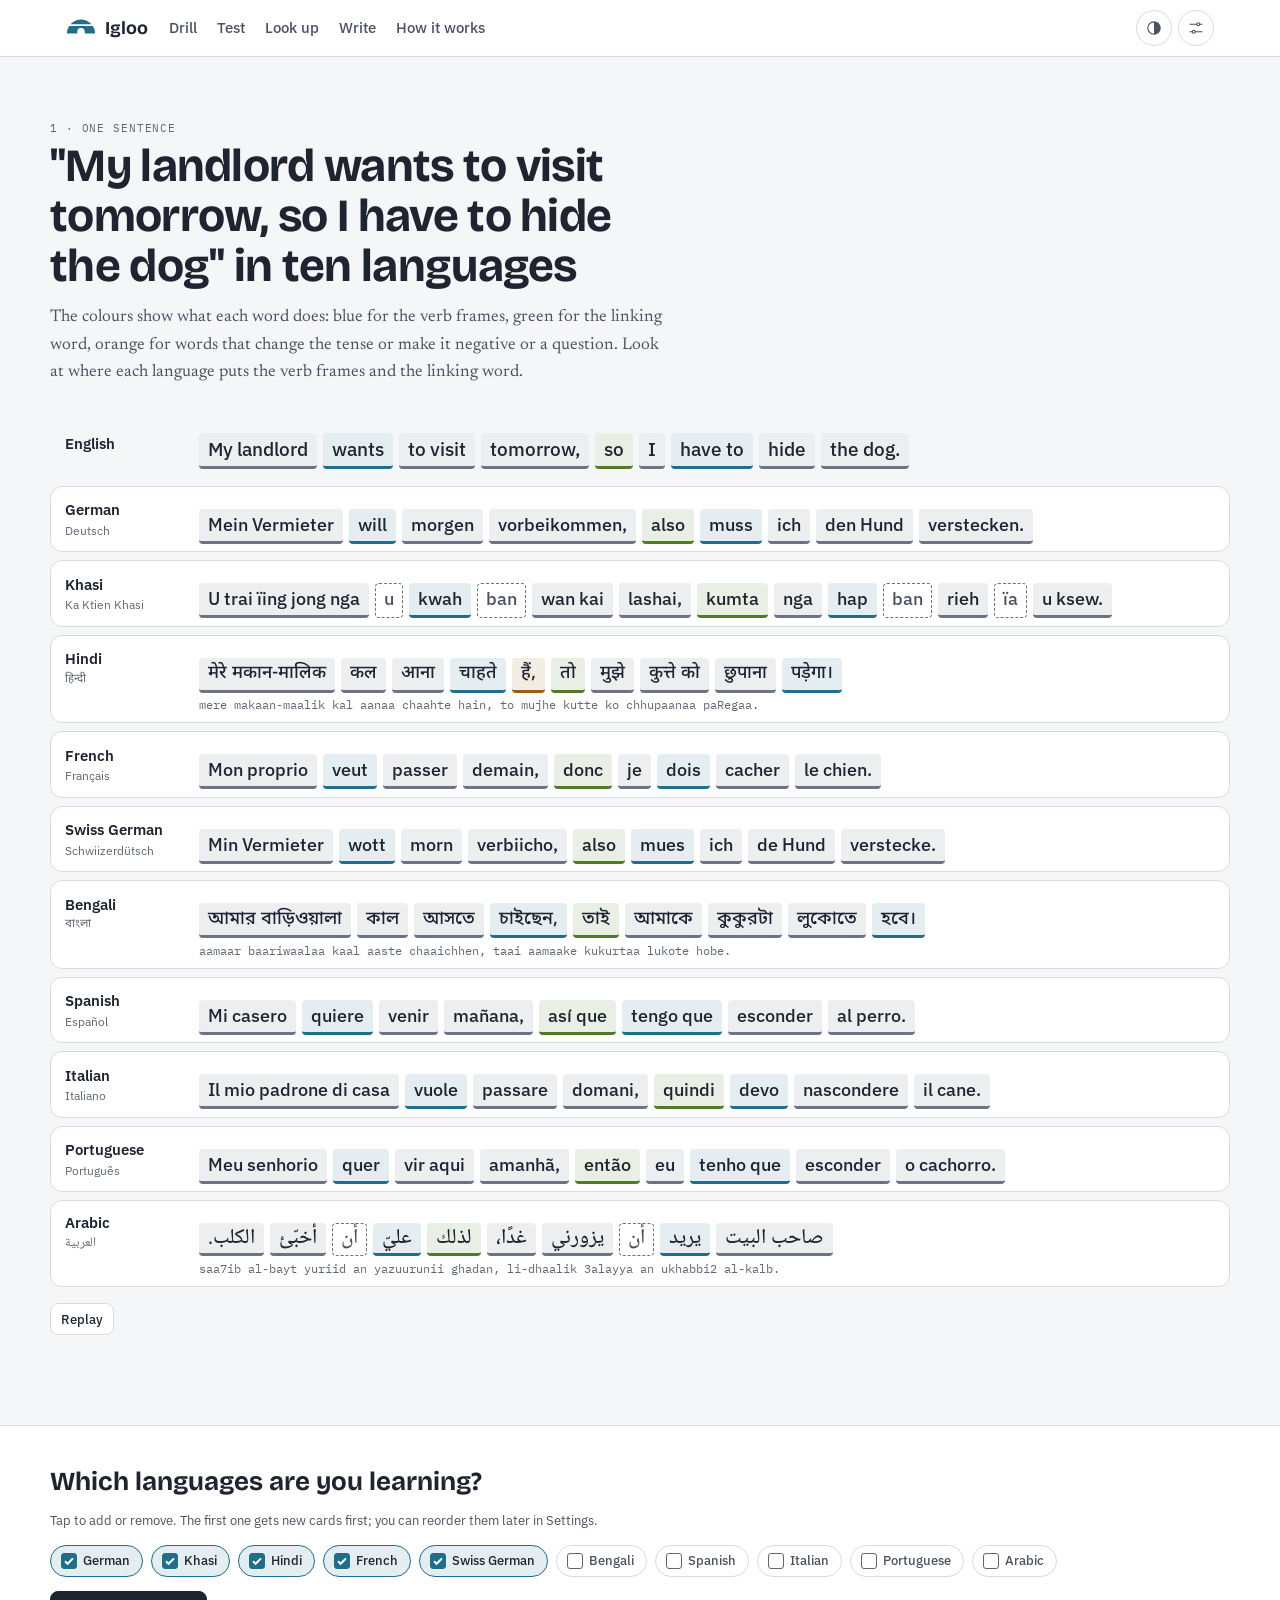
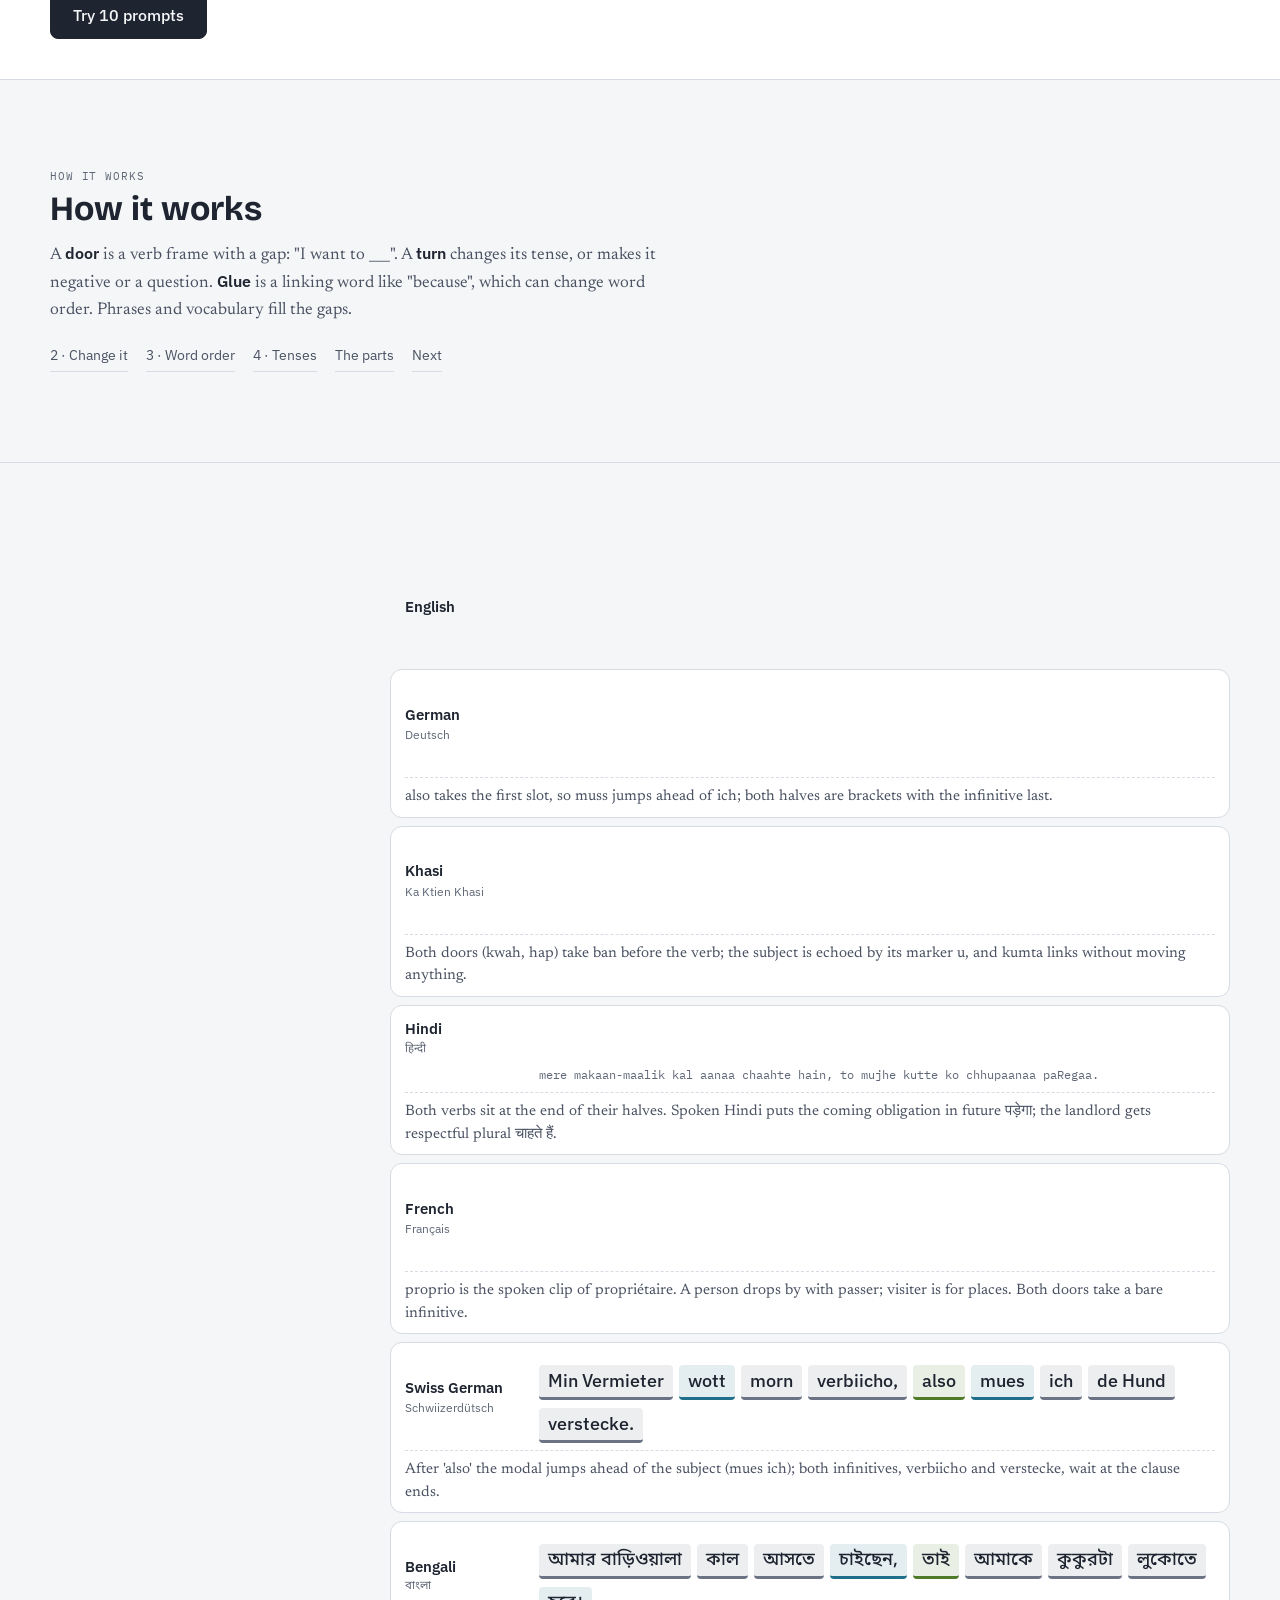
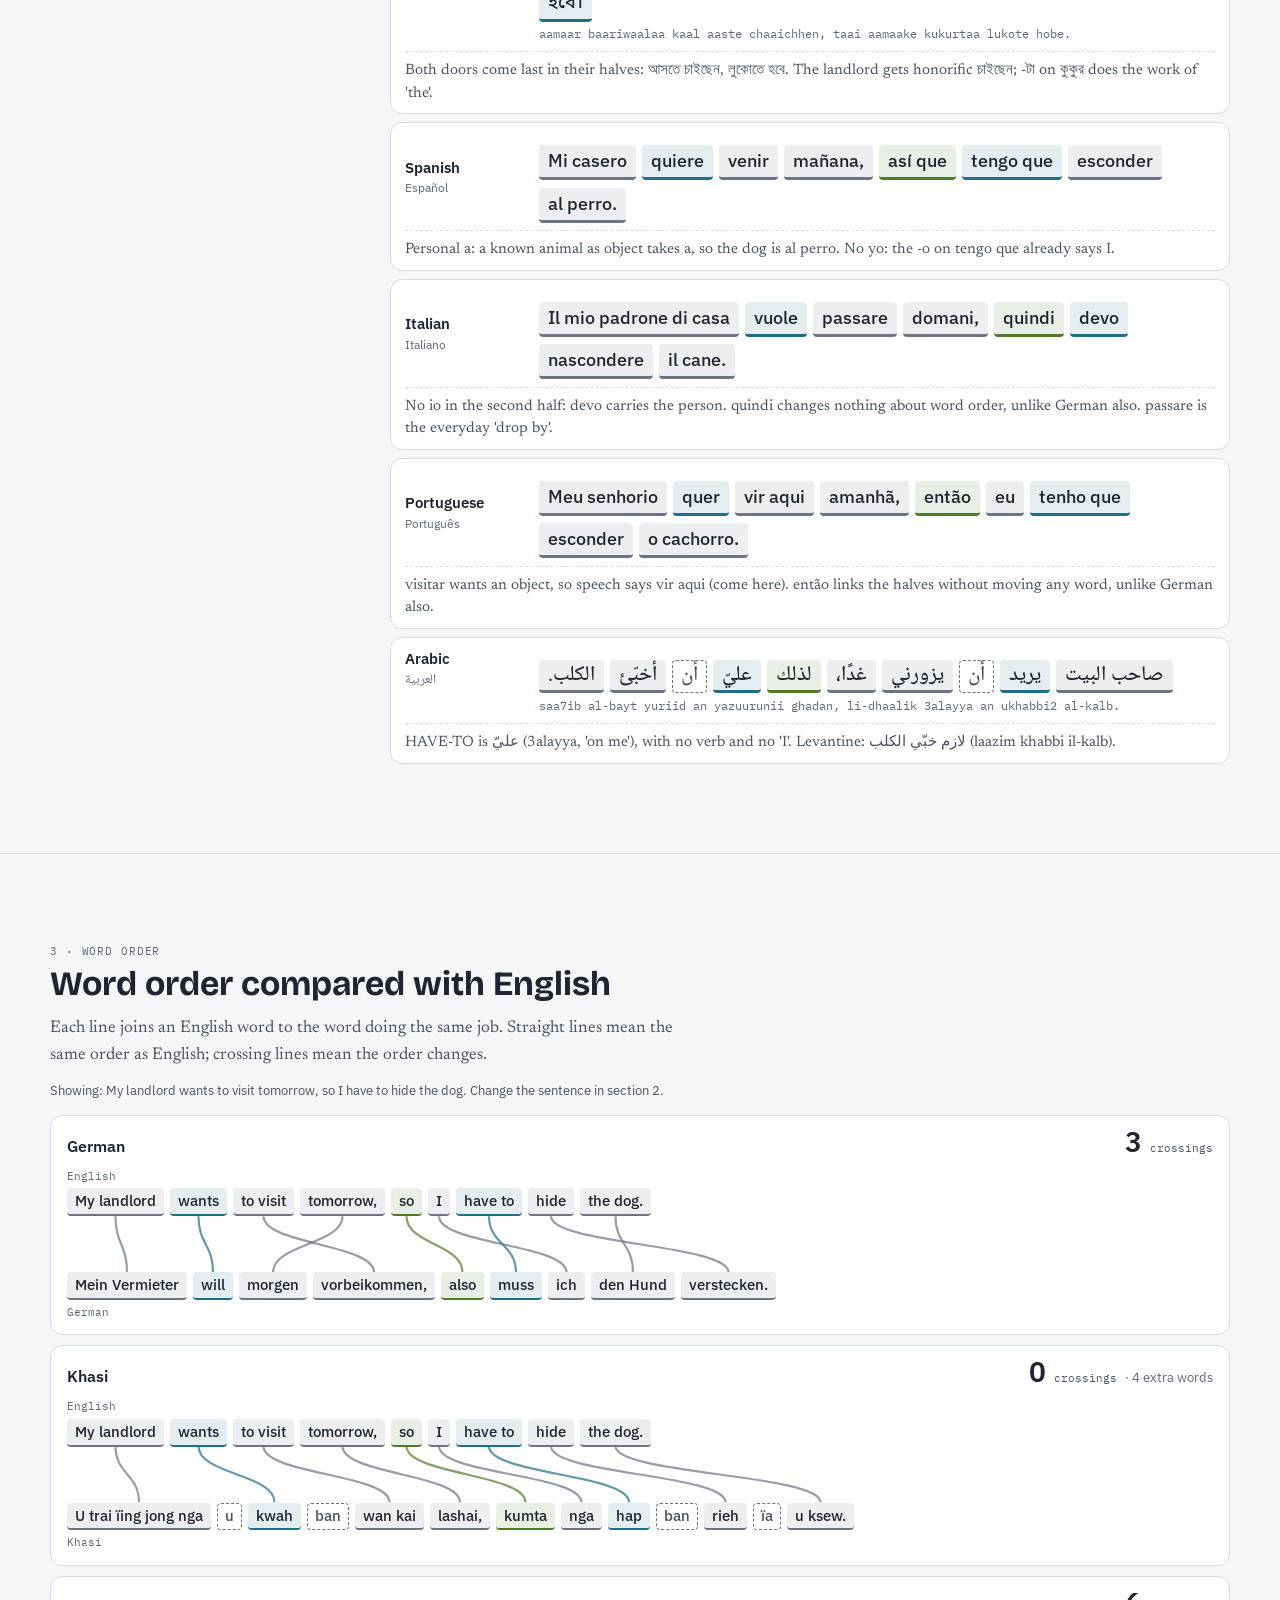
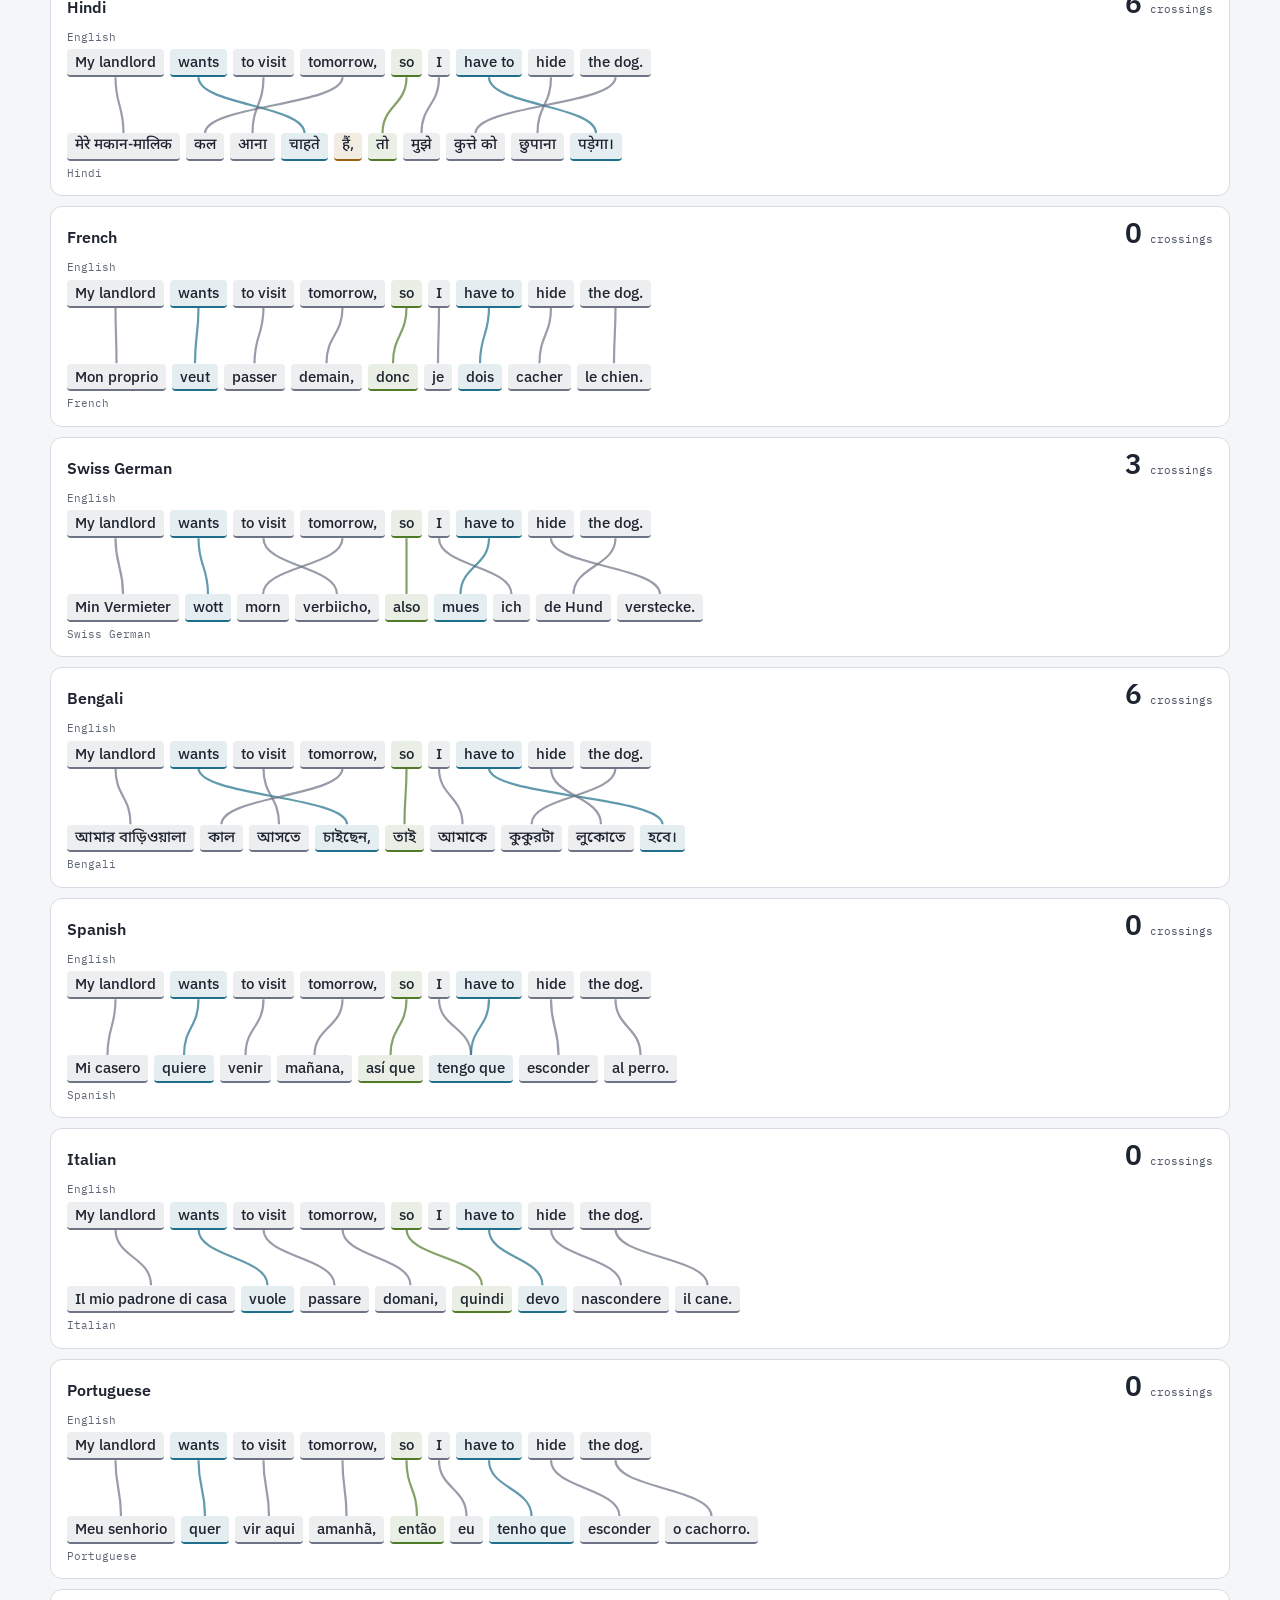
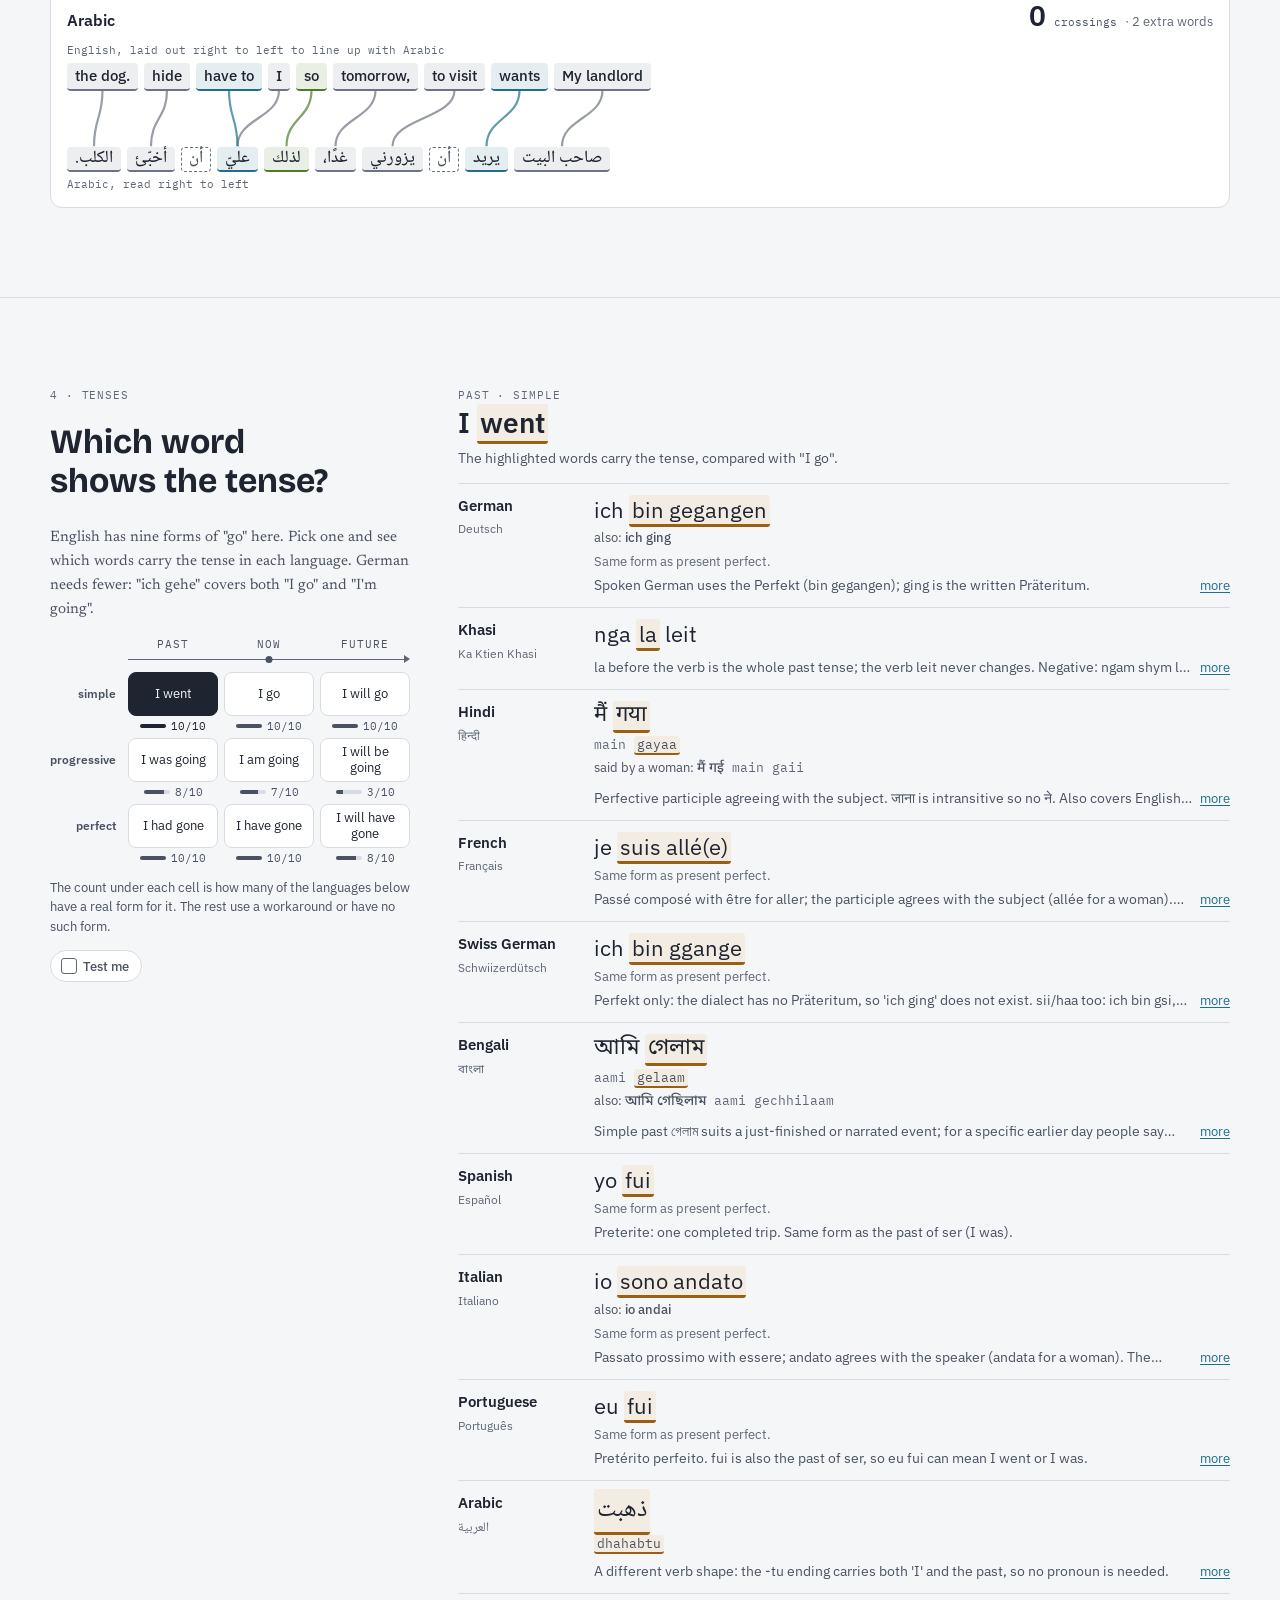
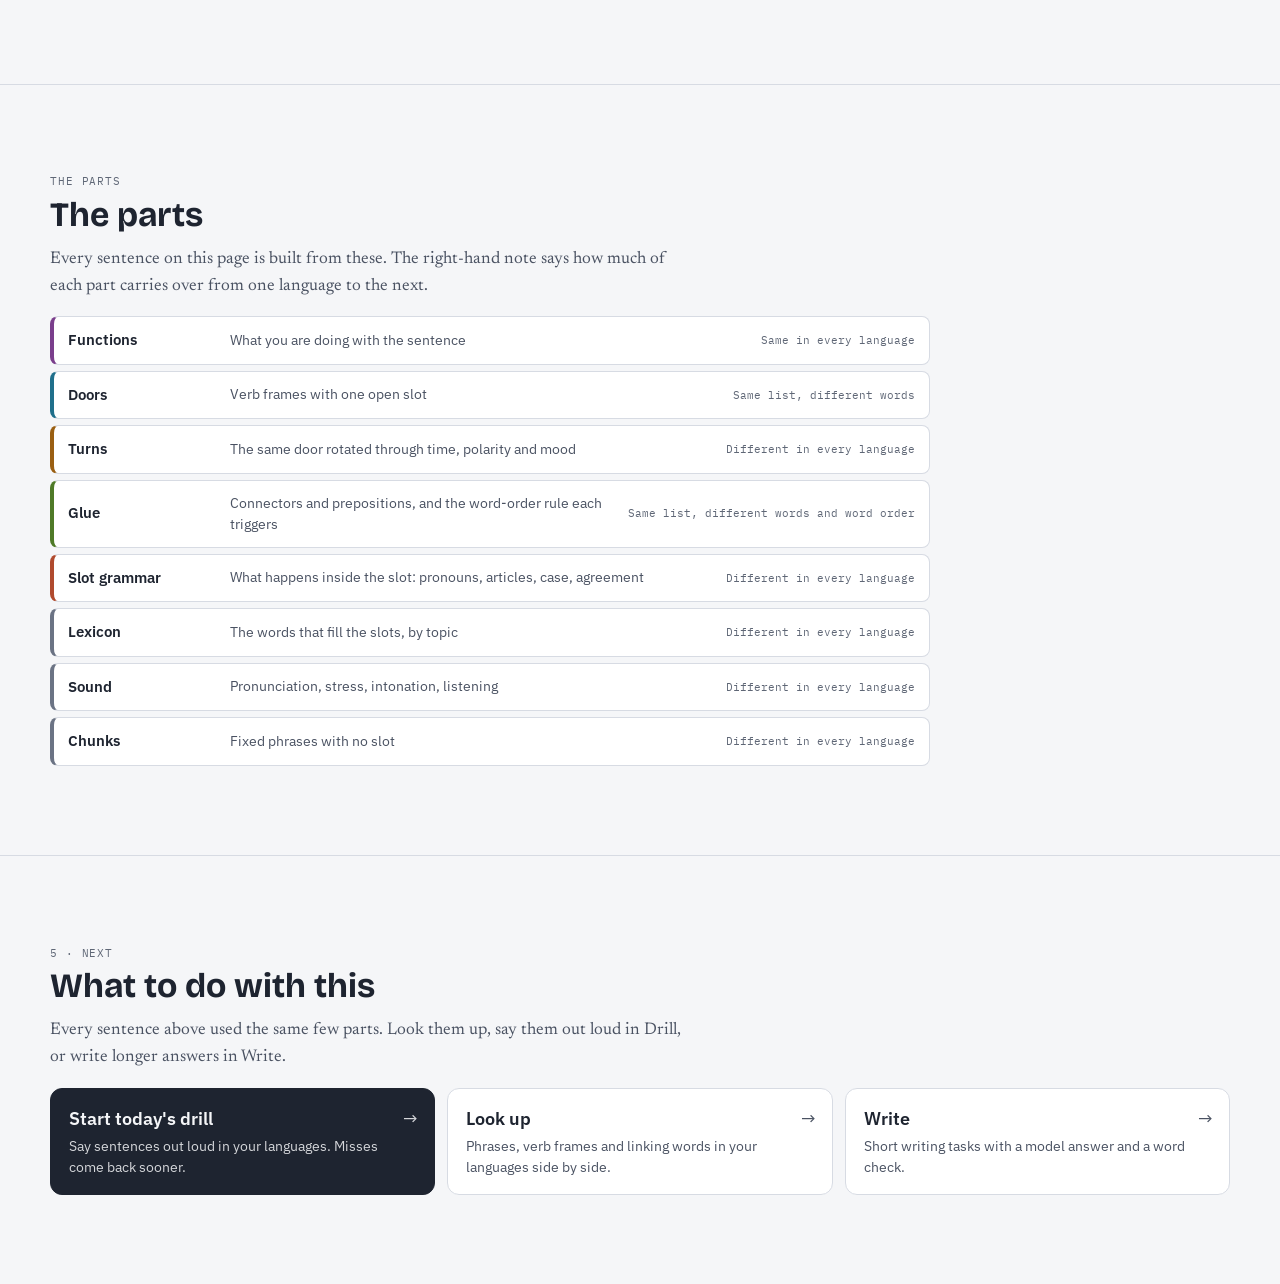
==== index.html @ 6cc1418d "B1: exam words (runtime read of b1-exam vocab.json with its token, 10-min cache + ETag, B1-list or 2" ====
<!doctype html>
<html lang="en">
<head>
<meta charset="utf-8">
<script>
/* Old bookmarks such as index.html#drill/B1/german belong to the app, which now lives at app.html. */
(function () {
  var m = location.hash.match(/^#\/?(reference|chunks|drill|test|practice|framework|lookup|write|how)\b/);
  if (!m) return;
  if (m[1] === 'framework' || m[1] === 'how') { history.replaceState(null, '', '#how'); return; }
  location.replace('app.html' + location.hash);
})();
/* Apply the saved theme before first paint. */
(function () { try { var p = JSON.parse(localStorage.getItem('doors.prefs.v2')) || {}; document.documentElement.dataset.theme = p.theme || (matchMedia('(prefers-color-scheme: dark)').matches ? 'dark' : 'light'); } catch (e) {} })();
</script>
<meta name="viewport" content="width=device-width, initial-scale=1, viewport-fit=cover">
<title>Igloo</title>
<meta name="description" content="See the same sentence in ten languages and how each one builds it.">
<link rel="preconnect" href="https://fonts.googleapis.com">
<link rel="preconnect" href="https://fonts.gstatic.com" crossorigin>
<link rel="stylesheet" href="https://fonts.googleapis.com/css2?family=Bricolage+Grotesque:opsz,wght@12..96,600;12..96,700&family=IBM+Plex+Sans:wght@400;500;600&family=IBM+Plex+Mono:wght@400;500&family=Newsreader:ital,opsz,wght@0,6..72,400;1,6..72,400&family=Noto+Sans+Devanagari:wght@400;500&family=Noto+Sans+Bengali:wght@400;500&family=Noto+Naskh+Arabic:wght@400;500&display=swap">
<link rel="stylesheet" href="tokens.css?v=20261002c">
<link rel="stylesheet" href="home.css?v=20261002c">
<link rel="icon" href="assets/logo.svg" type="image/svg+xml">
<link rel="icon" href="assets/favicon-32.png" sizes="32x32" type="image/png">
<link rel="apple-touch-icon" href="assets/apple-touch-icon.png">
<meta property="og:type" content="website">
<meta property="og:site_name" content="Igloo">
<meta property="og:title" content="Igloo">
<meta property="og:description" content="See the same sentence in ten languages and how each one builds it.">
<meta property="og:url" content="https://pakrasi.github.io/language-doors/">
<meta property="og:image" content="https://pakrasi.github.io/language-doors/assets/og-image.png">
<meta property="og:image:width" content="1200">
<meta property="og:image:height" content="630">
<meta property="og:image:alt" content="The Igloo mark and name, with the line: Phrases and grammar across ten languages">
<meta name="twitter:card" content="summary_large_image">
<meta name="twitter:title" content="Igloo">
<meta name="twitter:description" content="See the same sentence in ten languages and how each one builds it.">
<meta name="twitter:image" content="https://pakrasi.github.io/language-doors/assets/og-image.png">
</head>
<body class="home">
<a class="skip" href="#main">Skip to content</a>

<header class="site-bar">
  <div class="bar-inner">
    <a class="brand" href="index.html" aria-label="Igloo, home">
      <svg class="brand-mark" viewBox="0 0 32 32" aria-hidden="true"><path fill="currentColor" d="M4.82 14A15 15 0 0 1 27.18 14ZM1 24A15 15 0 0 1 3.311 16H28.689A15 15 0 0 1 31 24H20V22A4 4 0 0 0 12 22V24Z"/></svg>
      <span class="brand-name">Igloo</span>
    </a>
    <nav class="views" aria-label="Sections">
      <a href="app.html#drill" data-view="drill">Drill</a>
      <a href="app.html#test" data-view="test">Test</a>
      <a href="app.html#lookup" data-view="lookup">Look up</a>
      <a href="app.html#write" data-view="write">Write</a>
      <a href="index.html#how" data-view="how">How it works</a>
    </nav>
    <div class="bar-pick" id="bar-pick"></div>
    <div class="bar-tools">
      <button id="theme-btn" class="icon-btn" type="button" aria-label="Dark mode" aria-pressed="false"></button>
      <button id="settings-btn" class="icon-btn" type="button" aria-label="Settings" aria-haspopup="dialog"></button>
    </div>
  </div>
  <div class="scroll-line" id="scroll-line" aria-hidden="true"><i></i></div>
</header>

<main id="main">
  <!-- 1 -->
  <section class="act act-one" id="one" aria-labelledby="one-title">
    <div class="act-inner">
      <p class="eyebrow">1 · One sentence</p>
      <h1 class="display" id="one-title">One sentence in ten languages</h1>
      <p class="prose">The colours show what each word does: blue for the verb frames, green for the linking word, orange for words that change the tense or make it negative or a question. Look at where each language puts the verb frames and the linking word.</p>
      <div class="one-stage" id="one-stage"></div>
      <div class="one-foot"><button class="btn small-btn" id="one-replay" type="button">Replay</button></div>
    </div>
  </section>

  <!-- First visit: choose languages and try a few cards -->
  <section class="first-run" id="first-run" hidden aria-labelledby="first-title"></section>

  <!-- How it works -->
  <section class="how" id="how" aria-labelledby="how-title">
    <div class="act-inner">
      <p class="eyebrow">How it works</p>
      <h2 class="act-title" id="how-title">How it works</h2>
      <p class="prose">A <b>door</b> is a verb frame with a gap: "I want to ___". A <b>turn</b> changes its tense, or makes it negative or a question. <b>Glue</b> is a linking word like "because", which can change word order. Phrases and vocabulary fill the gaps.</p>
      <nav class="contents" aria-label="On this page">
        <a href="#machine">2 · Change it</a><a href="#rivers">3 · Word order</a><a href="#time">4 · Tenses</a><a href="#parts">The parts</a><a href="#next">Next</a>
      </nav>
    </div>
  </section>

  <!-- 2 -->
  <section class="act machine" id="machine" aria-labelledby="machine-title">
    <div class="act-inner m-grid">
      <div class="act-side">
        <div class="m-head">
          <p class="eyebrow">2 · Change it</p>
          <h2 class="act-title" id="machine-title">Change the sentence</h2>
          <p class="prose">Pick a sentence, then put it in the past, make it negative, or turn it into a question. Every language updates at the same time, so you can see which words move.</p>
        </div>
        <div class="m-ctl" id="m-ctl">
          <div class="ctl-label" id="lbl-sentence">Sentence</div>
          <div class="m-chips" id="meaning-chips" role="group" aria-labelledby="lbl-sentence"></div>
          <div class="ctl-label" id="lbl-change">Change</div>
          <div class="seg" id="variant-seg" role="group" aria-labelledby="lbl-change"></div>
          <p class="ctl-hint" id="variant-hint"></p>
        </div>
        <div class="m-extra">
          <div class="ctl-label">Building blocks</div>
          <div class="recipe" id="recipe"></div>
          <p class="small muted">Tap or hover a word to highlight its match in each language. Dashed words have no English match.</p>
          <div class="legend" id="legend"></div>
          <p class="hover-cap" id="hover-cap" aria-live="polite">Tap a word</p>
        </div>
      </div>
      <div class="m-rows" id="machine-stage"></div>
    </div>
  </section>

  <!-- 3 -->
  <section class="act rivers" id="rivers" aria-labelledby="rivers-title">
    <div class="act-inner">
      <p class="eyebrow">3 · Word order</p>
      <h2 class="act-title" id="rivers-title">Word order compared with English</h2>
      <p class="prose">Each line joins an English word to the word doing the same job. Straight lines mean the same order as English; crossing lines mean the order changes.</p>
      <p class="small muted rivers-now" id="rivers-now"></p>
      <div class="rivers-list" id="rivers-stage"></div>
    </div>
  </section>

  <!-- 4 -->
  <section class="act time" id="time" aria-labelledby="time-title">
    <div class="act-inner tp">
      <div class="tp-side">
        <p class="eyebrow">4 · Tenses</p>
        <h2 class="act-title" id="time-title">Which word shows the tense?</h2>
        <p class="prose tp-intro">English has nine forms of "go" here. Pick one and see which words carry the tense in each language. German needs fewer: "ich gehe" covers both "I go" and "I'm going".</p>
        <div class="tp-sticky" id="tp-sticky">
          <div class="tp-grid" id="tp-grid" role="grid" aria-label="Tense table for go: past, present and future by simple, progressive and perfect"></div>
          <div class="tp-now" id="tp-now-phone" aria-hidden="true"></div>
        </div>
        <p class="tp-legend small muted">The count under each cell is how many of the languages below have a real form for it. The rest use a workaround or have no such form.</p>
        <button type="button" class="tog" id="tp-test" aria-pressed="false">Test me</button>
        <p class="small muted" id="tp-test-hint" hidden>Pick a cell, then tap the word you think carries the tense in each language.</p>
      </div>
      <div class="tp-main">
        <div class="tp-head" id="tp-head" aria-live="polite"></div>
        <div class="tp-rows" id="tp-rows"></div>
      </div>
    </div>
  </section>

  <!-- The parts -->
  <section class="act parts" id="parts" aria-labelledby="parts-title">
    <div class="act-inner">
      <p class="eyebrow">The parts</p>
      <h2 class="act-title" id="parts-title">The parts</h2>
      <p class="prose">Every sentence on this page is built from these. The right-hand note says how much of each part carries over from one language to the next.</p>
      <div class="stack" id="stack"></div>
    </div>
  </section>

  <!-- 5 -->
  <section class="act next" id="next" aria-labelledby="next-title">
    <div class="act-inner">
      <p class="eyebrow">5 · Next</p>
      <h2 class="act-title" id="next-title">What to do with this</h2>
      <p class="prose">Every sentence above used the same few parts. Look them up, say them out loud in Drill, or write longer answers in Write.</p>
      <div class="next-cards">
        <a class="next-card primary" href="app.html#drill/start"><b>Start today's drill</b><span>Say sentences out loud in your languages. Misses come back sooner.</span><i aria-hidden="true">→</i></a>
        <a class="next-card" href="app.html#lookup"><b>Look up</b><span>Phrases, verb frames and linking words in your languages side by side.</span><i aria-hidden="true">→</i></a>
        <a class="next-card" href="app.html#write"><b>Write</b><span>Short writing tasks with a model answer and a word check.</span><i aria-hidden="true">→</i></a>
      </div>
    </div>
  </section>
</main>


<script src="site.js?v=20261002c"></script>
<script src="home.js?v=20261002c"></script>
</body>
</html>
---- tokens.css ----
/* Igloo: shared tokens and components for the homepage (index.html) and the app (app.html). */
:root{
  color-scheme:light;
  --bg:#f5f6f8; --surface:#ffffff; --surface-2:#eef0f4; --line:#d7dbe3; --line-soft:#e8ebf0;
  --ink:#1e2430; --ink-2:#4a5262; --ink-3:#5f6776; --on-accent:#ffffff;
  --fn:#7a3e8c; --door:#1f6f8b; --turn:#9a5f12; --glue:#4f7a28; --slot:#b04a2e; --neutral:#6b7384;
  --ok:#2e7d4f; --warn:#9a5f12; --bad:#b04a2e;
  --mix:12%;
  --shadow:0 1px 2px rgba(20,30,50,.06),0 6px 20px rgba(20,30,50,.06);
  --ribbon-op:.7;
  --serif:"Newsreader",Georgia,serif;
  --sans:"IBM Plex Sans",system-ui,sans-serif;
  --display:"Bricolage Grotesque","IBM Plex Sans",system-ui,sans-serif;
  --mono:"IBM Plex Mono",ui-monospace,monospace;
  --r-tile:4px; --r-ctl:8px; --r-card:12px;
  --bar-h:56px;
}
:root[data-theme="dark"]{
  color-scheme:dark;
  --bg:#10141b; --surface:#171c25; --surface-2:#1f2530; --line:#2b3341; --line-soft:#232a36;
  --ink:#e8ebf0; --ink-2:#b4bbc8; --ink-3:#8791a2; --on-accent:#0d1117;
  --fn:#c98ad9; --door:#66bedc; --turn:#e6a852; --glue:#9bc86a; --slot:#e58a6c; --neutral:#8c95a6;
  --ok:#7fd19c; --warn:#e6a852; --bad:#e58a6c;
  --mix:16%;
  --shadow:0 1px 2px rgba(0,0,0,.3),0 6px 20px rgba(0,0,0,.25);
  --ribbon-op:.55;
}
:root{
  --fn-soft:color-mix(in srgb,var(--fn) var(--mix),var(--surface));
  --door-soft:color-mix(in srgb,var(--door) var(--mix),var(--surface));
  --turn-soft:color-mix(in srgb,var(--turn) var(--mix),var(--surface));
  --glue-soft:color-mix(in srgb,var(--glue) var(--mix),var(--surface));
  --slot-soft:color-mix(in srgb,var(--slot) var(--mix),var(--surface));
  --neutral-soft:color-mix(in srgb,var(--neutral) var(--mix),var(--surface));
  --ok-soft:color-mix(in srgb,var(--ok) var(--mix),var(--surface));
  --bad-soft:color-mix(in srgb,var(--bad) var(--mix),var(--surface));
}
@media (max-width:640px){:root{--bar-h:52px}}

*{box-sizing:border-box}
[hidden]{display:none!important}
html{-webkit-text-size-adjust:100%}
html,body{margin:0}
body{background:var(--bg);color:var(--ink);font-family:var(--sans);font-size:15px;line-height:1.5;-webkit-font-smoothing:antialiased;overflow-x:clip}
h1,h2,h3,h4{font-family:var(--display);margin:0;line-height:1.15;text-wrap:balance}
h1{font-size:34px;line-height:1.1;font-weight:700;letter-spacing:-.01em}
h2{font-size:26px;line-height:1.2;font-weight:700}
h3{font-size:20px;line-height:1.25;font-weight:600}
h4{font-size:15px;font-weight:600}
p{margin:0}
a{color:var(--door)}
button,select,input,textarea{font:inherit;color:inherit}
:focus-visible{outline:2px solid var(--door);outline-offset:2px}
.mono{font-family:var(--mono);font-size:12.5px}
.muted{color:var(--ink-2)}
.small{font-size:13px}
.eyebrow{font-family:var(--mono);font-size:11px;line-height:1.3;letter-spacing:.08em;text-transform:uppercase;color:var(--ink-3)}
.prose,.lede{font-family:var(--serif);font-size:17px;line-height:1.6;color:var(--ink-2);max-width:64ch}
.sr-only{position:absolute!important;width:1px;height:1px;padding:0;margin:-1px;overflow:hidden;clip:rect(0 0 0 0);white-space:nowrap;border:0}
.skip{position:absolute;left:-999px;top:0;background:var(--surface);padding:8px;z-index:100}
.skip:focus{left:8px}

/* target-language text */
.t{font-weight:500}
.t[data-script="devanagari"],[data-script="devanagari"] .t{font-family:"Noto Sans Devanagari",var(--sans)}
.t[data-script="devanagari"]{font-size:1.06em}
.t[data-script="bengali"]{font-family:"Noto Sans Bengali",var(--sans);font-size:1.06em}
.t[data-script="arabic"]{font-family:"Noto Naskh Arabic",var(--sans);font-size:1.2em;direction:rtl;unicode-bidi:isolate}
.tr{color:var(--ink-2);font-size:12.5px;font-weight:400}
.gl{color:var(--ink-2);font-size:13px}
.missing{color:var(--ink-3)}

/* layer colours: five hues, everything else neutral */
.l-function{--c:var(--fn);--cs:var(--fn-soft)}
.l-door{--c:var(--door);--cs:var(--door-soft)}
.l-turn{--c:var(--turn);--cs:var(--turn-soft)}
.l-glue{--c:var(--glue);--cs:var(--glue-soft)}
.l-slot{--c:var(--slot);--cs:var(--slot-soft)}
.l-chunk,.l-lexicon,.l-sound,.l-filler{--c:var(--neutral);--cs:var(--neutral-soft)}

/* word tiles (Prism rows, drill breakdown, Write model answer) */
.tile{display:inline-flex;flex-direction:column;align-items:flex-start;gap:1px;padding:5px 9px 4px;border-radius:var(--r-tile);background:var(--neutral-soft);border-bottom:3px solid var(--neutral);font-weight:500;font-size:18px;line-height:1.25;white-space:nowrap;position:relative;color:var(--ink)}
.tile.r-door{background:var(--door-soft);border-bottom-color:var(--door)}
.tile.r-glue{background:var(--glue-soft);border-bottom-color:var(--glue)}
.tile.r-turn{background:var(--turn-soft);border-bottom-color:var(--turn)}
.tile.r-fn{background:var(--fn-soft);border-bottom-color:var(--fn)}
.tile.r-slot{background:var(--slot-soft);border-bottom-color:var(--slot)}
.tile.r-x{background:transparent;border-bottom-color:transparent;outline:1px dashed var(--neutral);outline-offset:-1px;color:var(--ink-2)}
.tile[data-script="devanagari"]{font-family:"Noto Sans Devanagari",var(--sans)}
.tile[data-script="bengali"]{font-family:"Noto Sans Bengali",var(--sans)}
.tile[data-script="arabic"]{font-family:"Noto Naskh Arabic",var(--sans);line-height:1.2}
.tile .role{direction:ltr}
.tile .lb{font-family:var(--mono);font-size:10.5px;font-weight:400;color:var(--ink-3)}
.tiles-row{display:flex;flex-wrap:wrap;gap:6px;align-items:flex-end}
.tiles-row.sm .tile{font-size:14px;padding:3px 7px 2px;border-bottom-width:2px}
.tag{display:inline-block;font-family:var(--mono);font-size:11px;padding:1px 6px;border-radius:var(--r-tile);border:1px solid var(--line);color:var(--ink-2)}
.lvl{display:inline-block;font-family:var(--mono);font-size:11px;padding:1px 6px;border-radius:var(--r-tile);border:1px solid var(--line);color:var(--ink-2)}

/* site bar: the same on every page */
.site-bar{position:sticky;top:0;z-index:30;background:var(--surface);border-bottom:1px solid var(--line);padding-top:env(safe-area-inset-top,0px)}
.bar-inner{max-width:1180px;margin:0 auto;height:var(--bar-h);padding:0 16px;display:flex;align-items:center;gap:20px}
.brand{display:flex;align-items:center;gap:9px;text-decoration:none;color:var(--ink);flex:none;min-height:40px}
.brand-mark{width:30px;height:30px;display:block;flex:none;color:var(--door);transform:translateY(-2px)}
.brand-name{font-family:var(--display);font-weight:700;font-size:18px;white-space:nowrap}
.views{display:flex;gap:18px;align-items:stretch;align-self:stretch}
.views a{display:flex;align-items:center;text-decoration:none;color:var(--ink-2);font-weight:500;font-size:14.5px;white-space:nowrap;border-bottom:2px solid transparent;border-top:2px solid transparent;padding:0 1px}
.views a:hover{color:var(--ink)}
.views a[aria-current="page"]{color:var(--ink);border-bottom-color:var(--ink)}
.bar-pick{margin-left:auto;display:flex;gap:10px;align-items:center}
.bar-tools{display:flex;gap:6px;align-items:center;flex:none}
.bar-pick:empty + .bar-tools{margin-left:auto}
.icon-btn{width:36px;height:36px;border-radius:999px;border:1px solid var(--line);background:var(--surface);cursor:pointer;display:inline-grid;place-items:center;color:var(--ink-2);padding:0}
.icon-btn:hover{background:var(--surface-2);color:var(--ink)}
.icon-btn svg{width:18px;height:18px}
.icon-btn:disabled{opacity:.4;cursor:default}
.pick-row{max-width:1180px;margin:0 auto;padding:10px 16px 0;display:flex;gap:10px;align-items:center;flex-wrap:wrap}
.pick-row:empty{display:none}
.lang-btn{display:inline-flex;align-items:center;gap:8px;min-height:36px;padding:0 12px;border:1px solid var(--line);border-radius:var(--r-ctl);background:var(--surface);cursor:pointer;font-size:13px;font-weight:500;color:var(--ink)}
.lang-btn .codes{font-family:var(--mono);font-size:12px;color:var(--ink-2);letter-spacing:.04em}
.lang-btn:hover{border-color:var(--ink-3)}
.level-sel{min-height:36px;border:1px solid var(--line);border-radius:var(--r-ctl);background:var(--surface);padding:0 8px;font-size:13px;color:var(--ink)}
@media (max-width:640px){
  .brand-name{display:none}
  .bar-inner{gap:14px;padding:0 12px 0 16px}
  .views{gap:14px;flex:1;min-width:0}
  .views a{font-size:14px}
  #theme-btn{display:none}
  .bar-pick{display:none}
}
@media (max-width:360px){.views{gap:10px}.views a{font-size:13px}}

/* controls */
.btn{border:1px solid var(--line);background:var(--surface);border-radius:var(--r-ctl);min-height:36px;padding:7px 14px;cursor:pointer;font-weight:500;color:var(--ink);display:inline-flex;align-items:center;justify-content:center;gap:8px;text-decoration:none;font-size:14px}
.btn:hover{background:var(--surface-2)}
.btn.primary{background:var(--ink);color:var(--bg);border-color:var(--ink)}
.btn.primary:hover{opacity:.92;background:var(--ink)}
.btn.danger{border-color:var(--bad);color:var(--bad)}
.btn.danger.primary{background:var(--bad);color:var(--on-accent)}
.btn:disabled{opacity:.5;cursor:default}
.btn.small-btn{min-height:32px;padding:4px 10px;font-size:13px}
.btn.big{min-height:48px;padding:10px 22px;font-size:16px}
.linkish{background:none;border:0;padding:0;color:var(--door);cursor:pointer;text-decoration:underline;text-underline-offset:2px;font-size:inherit}
/* single-select pill chips (category, meaning) */
.chip{border:1px solid var(--line);background:var(--surface);border-radius:999px;min-height:32px;padding:4px 12px;font-size:13px;font-weight:500;cursor:pointer;color:var(--ink-2);white-space:nowrap}
.chip:hover{border-color:var(--ink-3);color:var(--ink)}
.chip[aria-pressed="true"]{background:var(--ink);border-color:var(--ink);color:var(--bg)}
/* multi-select toggles (card types, languages) */
.tog{display:inline-flex;align-items:center;gap:6px;border:1px solid var(--line);background:var(--surface);border-radius:999px;min-height:32px;padding:4px 12px 4px 10px;font-size:13px;font-weight:500;cursor:pointer;color:var(--ink-2)}
.tog::before{content:"";width:14px;height:14px;border-radius:3px;border:1.5px solid var(--ink-3);flex:none}
.tog[aria-pressed="true"]{background:var(--door-soft);border-color:var(--door);color:var(--ink)}
.tog[aria-pressed="true"]::before{background:var(--door);border-color:var(--door);background-image:url("data:image/svg+xml,%3Csvg xmlns='http://www.w3.org/2000/svg' viewBox='0 0 14 14'%3E%3Cpath d='M3 7.2l2.6 2.6L11 4.4' fill='none' stroke='white' stroke-width='2'/%3E%3C/svg%3E")}
/* segmented control (level, variant, time, aspect) */
.seg{display:inline-flex;background:var(--surface-2);border-radius:var(--r-ctl);padding:3px;gap:2px;max-width:100%}
.seg button{border:0;background:transparent;border-radius:6px;min-height:30px;padding:0 10px;font-size:13px;font-weight:500;color:var(--ink-2);cursor:pointer;white-space:nowrap}
.seg button:hover{color:var(--ink)}
.seg button[aria-pressed="true"]{background:var(--surface);color:var(--ink);box-shadow:0 1px 2px rgb(0 0 0/.12)}
.seg.mono button{font-family:var(--mono);font-size:12px;padding:0 9px}
/* section tabs */
.tabs{display:flex;gap:4px;border-bottom:1px solid var(--line);overflow-x:auto;scrollbar-width:none}
.tabs::-webkit-scrollbar{display:none}
.tab{border:0;background:transparent;min-height:40px;padding:0 12px;cursor:pointer;color:var(--ink-2);font-weight:500;border-bottom:2px solid transparent;margin-bottom:-1px;display:flex;gap:6px;align-items:center;white-space:nowrap;font-size:14.5px}
.tab .n{font-family:var(--mono);font-size:11px;color:var(--ink-3)}
.tab:hover{color:var(--ink)}
.tab[aria-selected="true"]{color:var(--ink);border-bottom-color:var(--ink)}
input[type=search],input[type=password],input[type=text],select.field-sel{border:1px solid var(--line);background:var(--surface);border-radius:var(--r-ctl);min-height:40px;padding:8px 12px;font-size:15px;color:var(--ink)}
kbd{font-family:var(--mono);font-size:11px;padding:1px 6px;border-radius:4px;border:1px solid var(--line);background:var(--bg);color:var(--ink-2);line-height:1.4}
.btn.primary kbd{border-color:color-mix(in srgb,var(--bg) 30%,transparent);background:transparent;color:inherit;opacity:.8}

/* banner (data load errors) */
.banner{display:flex;gap:12px;align-items:center;flex-wrap:wrap;padding:10px 14px;border:1px solid var(--bad);background:var(--bad-soft);border-radius:var(--r-ctl);font-size:14px}
.notice{display:flex;gap:10px;align-items:center;flex-wrap:wrap;padding:10px 14px;border:1px solid var(--line);background:var(--surface);border-radius:var(--r-ctl);font-size:14px;color:var(--ink-2)}

/* dialogs: settings, languages sheet */
dialog.dlg{border:0;padding:0;background:var(--surface);color:var(--ink);border-radius:var(--r-card);box-shadow:0 20px 60px rgba(0,0,0,.35);width:min(520px,calc(100vw - 32px));max-height:min(86vh,760px)}
dialog.dlg::backdrop{background:rgba(10,14,20,.5)}
.dlg-body{padding:20px 22px;display:flex;flex-direction:column;gap:16px;overflow:auto;max-height:inherit}
.dlg-head{display:flex;align-items:center;justify-content:space-between;gap:12px}
.dlg-sec{display:flex;flex-direction:column;gap:8px;padding-top:14px;border-top:1px solid var(--line-soft)}
.dlg-sec h3{font-size:15px;font-weight:600;font-family:var(--sans)}
.dlg-row{display:flex;gap:10px;align-items:center;flex-wrap:wrap}
.field{display:flex;flex-direction:column;gap:6px;font-size:14px}
.chk{display:flex;align-items:center;gap:10px;font-size:14px;min-height:36px;cursor:pointer}
.chk input{width:18px;height:18px;accent-color:var(--ink)}
.confirm{border:1px solid var(--bad);border-radius:var(--r-ctl);padding:12px;display:flex;flex-direction:column;gap:10px;background:var(--bad-soft)}
dialog.sheet{width:min(400px,calc(100vw - 32px))}
.lang-list{display:flex;flex-direction:column}
.lang-item{display:grid;grid-template-columns:auto 1fr auto;gap:10px;align-items:center;min-height:44px;border-bottom:1px solid var(--line-soft)}
.lang-item label{display:flex;gap:10px;align-items:center;cursor:pointer;min-height:44px}
.lang-item input{width:18px;height:18px;accent-color:var(--ink)}
.lang-item .nat{color:var(--ink-3);font-size:13px}
.lang-item .prim{font-family:var(--mono);font-size:10.5px;letter-spacing:.06em;text-transform:uppercase;color:var(--ink-2);border:1px solid var(--line);border-radius:4px;padding:0 5px;margin-left:4px}
.lang-item .ord{display:flex;gap:4px}
.lang-item .ord button{width:32px;height:32px;border:1px solid var(--line);background:var(--surface);border-radius:6px;cursor:pointer;color:var(--ink-2);padding:0}
.lang-item .ord button:disabled{opacity:.3;cursor:default}
.sheet-group{font-family:var(--mono);font-size:11px;letter-spacing:.08em;text-transform:uppercase;color:var(--ink-3);padding:14px 0 4px}
@media (max-width:640px){
  dialog.sheet{margin:auto 0 0;width:100vw;max-width:100vw;max-height:78vh;border-radius:16px 16px 0 0}
  dialog.sheet .dlg-body{padding-bottom:calc(20px + env(safe-area-inset-bottom,0px))}
}

/* touch: 44px targets, no keyboard hints */
@media (pointer:coarse){
  .btn,.chip,.tog,.tab,.lang-btn,.level-sel,.views a,.brand,.sc-list button,.linkish{min-height:44px}
  .seg button{min-height:38px}
  .icon-btn{width:44px;height:44px}
  .lang-item .ord button{width:44px;height:44px}
}
@media (hover:none) and (pointer:coarse){ kbd,.keys-only{display:none!important} }
@media (hover:hover){ .touch-only{display:none!important} }
@media (prefers-reduced-motion:reduce){*{transition:none!important;animation:none!important;scroll-behavior:auto!important}}
/* five nav links don't fit next to the logo and settings on narrow phones; How it works stays on the homepage */
@media (max-width:430px){.views a[data-view="how"]{display:none}}
---- home.css ----
/* Homepage: first-visit picker, the five sections (one sentence, change it, word order, tenses, next) and the parts. */
html{scroll-behavior:smooth;scroll-padding-top:calc(var(--bar-h) + 12px)}
.display{font-size:clamp(30px,4.2vw,46px);line-height:1.08;font-weight:700;letter-spacing:-.015em;max-width:26ch;margin:6px 0 14px}
.act-title{font-size:clamp(26px,3vw,34px);line-height:1.15;font-weight:700;margin:6px 0 12px}
.act-inner{max-width:1180px;margin:0 auto;width:100%}
.act,.how{padding:clamp(48px,7vw,96px) 16px;border-top:1px solid var(--line)}
.act-one{border-top:0;padding-top:clamp(32px,5vw,64px)}
.prose{margin:0 0 16px}
.prose b{color:var(--ink);font-weight:600;font-family:var(--sans);font-size:.94em}
.act-hint{font-family:var(--mono);font-size:12px;color:var(--ink-3)}

/* scroll progress under the bar (home only) */
.scroll-line{position:absolute;left:0;right:0;bottom:-1px;height:3px;pointer-events:none}
.scroll-line i{display:block;height:100%;width:0;background:var(--ink);opacity:.5}

/* first run */
.first-run{padding:40px 16px;border-top:1px solid var(--line);background:var(--surface)}
.first-inner{max-width:1180px;margin:0 auto;display:flex;flex-direction:column;gap:14px}
.first-inner .tog-row{display:flex;flex-wrap:wrap;gap:8px}

/* rows (act 1 and act 2) */
.lang-rows{display:flex;flex-direction:column;gap:8px}
.lang-row{display:grid;grid-template-columns:118px minmax(0,1fr);gap:4px 16px;align-items:center;padding:8px 14px;border-radius:var(--r-card);background:var(--surface);border:1px solid var(--line)}
.lang-row.en{background:transparent;border-color:transparent}
.row-name{display:flex;flex-direction:column;align-items:flex-start;gap:0;font-size:11.5px;color:var(--ink-3)}
.row-name [data-script="devanagari"]{font-family:"Noto Sans Devanagari",var(--sans)}
.row-name [data-script="bengali"],.tp-lang [data-script="bengali"]{font-family:"Noto Sans Bengali",var(--sans)}
.row-name [data-script="arabic"],.tp-lang [data-script="arabic"]{font-family:"Noto Naskh Arabic",var(--sans);font-size:13px}
.row-name b{font-weight:600;font-size:15px;color:var(--ink)}
.row-tiles{display:flex;flex-wrap:wrap;gap:8px 6px;align-items:flex-end;padding-top:14px;min-height:44px;min-width:0}
.row-tr{grid-column:2;direction:ltr;font-family:var(--mono);font-size:12px;color:var(--ink-3);overflow-wrap:anywhere}
.row-why{grid-column:1/-1;font-family:var(--serif);font-size:15px;color:var(--ink-2);border-top:1px dashed var(--line);padding-top:8px;margin-top:4px}
.row-cap{grid-column:1/-1;font-size:12px;color:var(--ink-2);min-height:0}
.row-cap:empty{display:none}
.lang-row .tile{cursor:pointer;transition:opacity .2s,box-shadow .2s,transform .2s;will-change:transform}
.tile .role{position:absolute;top:-17px;left:0;font-family:var(--mono);font-size:10px;letter-spacing:.04em;color:var(--ink-2);white-space:nowrap;pointer-events:none;display:none}
.tile.hovered .role{display:block}
@media (max-width:900px){.tile.hovered .role{display:none}}
.dimming .tile{opacity:.3}
.dimming .tile.lit{opacity:1;box-shadow:0 0 0 1px var(--line),0 6px 20px rgba(0,0,0,.18);transform:translateY(-2px)}
.tile.en{font-size:19px}
/* Arabic: the tiles flow right to left but the block sits at the left, next to its label and romanisation; Naskh reads small, so a little larger */
.row-tiles[dir="rtl"]{justify-content:flex-end}
.lang-row .tile[data-script="arabic"],.machine .tile[data-script="arabic"]{font-size:21px;padding-top:3px;padding-bottom:2px}
.river .tile[data-script="arabic"]{font-size:17px;padding-top:2px;padding-bottom:1px}
@media (max-width:640px){
  .lang-row{grid-template-columns:1fr;gap:2px;padding:10px 12px}
  .lang-row .row-name{flex-direction:row;gap:8px;align-items:baseline}
  .row-tr{grid-column:1}
  .row-tiles{padding-top:16px}
  .tile{font-size:16px}
  .tile.en{font-size:17px}
  .lang-row .tile[data-script="arabic"],.machine .tile[data-script="arabic"]{font-size:19px}
  /* rows wrap on phones: right-to-left rows start at the right so a second line reads on correctly */
  .row-tiles[dir="rtl"]{justify-content:flex-start}
  .row-tiles[dir="rtl"] + .row-tr{text-align:right}
}

/* act 1 */
.act-one .act-inner{max-width:1180px}
.act-one .prose{max-width:62ch}
.one-stage{margin-top:24px;position:relative}
.one-stage .lang-row{opacity:1}
.one-stage.pre .lang-row:not(.en){opacity:0;transform:translateY(8px)}
.one-stage .lang-row.in{opacity:1;transform:none;transition:opacity .28s ease-out,transform .28s ease-out}
.one-foot{margin-top:16px;display:flex;gap:12px;align-items:center}
.ghost-tile{position:fixed;z-index:25;pointer-events:none;margin:0}

/* how intro */
.contents{display:flex;flex-wrap:wrap;gap:6px 18px;font-size:14px}
.contents a{color:var(--ink-2);text-decoration:none;border-bottom:1px solid var(--line);min-height:32px;display:inline-flex;align-items:center}
.contents a:hover{color:var(--ink);border-color:var(--ink)}

/* act 2: machine */
.m-grid{display:grid;grid-template-columns:300px minmax(0,1fr);gap:40px;align-items:start}
.act-side{position:sticky;top:calc(var(--bar-h) + 24px);display:flex;flex-direction:column;gap:18px}
.m-ctl{display:flex;flex-direction:column;gap:8px}
.ctl-label{font-size:12px;font-weight:600;color:var(--ink-2);margin-top:6px}
.ctl-label:first-child{margin-top:0}
.m-chips{display:flex;flex-wrap:wrap;gap:6px}
.m-chips .chip{white-space:normal;text-align:left;line-height:1.3;padding:6px 12px}
/* variant control: wraps onto more lines instead of overflowing the side column */
#variant-seg{display:flex;flex-wrap:wrap;width:100%}
#variant-seg button{flex:1 1 auto;min-width:0;white-space:normal;line-height:1.2;padding:4px 10px}
.ctl-hint{font-size:14px;color:var(--ink-2);margin:2px 0 0;min-height:2.6em}
.m-extra{display:flex;flex-direction:column;gap:8px}
.recipe{display:flex;flex-wrap:wrap;gap:4px}
.rid{font-size:12.5px;padding:3px 8px;border-radius:var(--r-tile);background:var(--cs,var(--surface-2));color:var(--ink);border-bottom:2px solid var(--c,var(--line))}
.legend{display:flex;flex-wrap:wrap;gap:8px 14px;font-size:12px;color:var(--ink-2)}
.legend span{display:inline-flex;align-items:center;gap:6px}
.legend i{width:14px;height:4px;border-radius:2px;display:inline-block}
.legend i.x{height:10px;border:1px dashed var(--neutral);background:transparent}
.hover-cap{font-size:13px;color:var(--ink-2);min-height:1.4em;margin:0}
.hover-cap b{color:var(--ink);font-weight:600}
.machine .tile{font-size:18px;padding:5px 9px 4px}
@media (max-width:900px){
  .m-grid{display:flex;flex-direction:column;gap:14px;align-items:stretch}
  .act-side{display:contents}
  .m-head .prose{margin-bottom:0}
  .m-ctl{position:sticky;top:var(--bar-h);z-index:5;background:var(--bg);margin:0 -16px;padding:8px 16px 10px;border-bottom:1px solid var(--line)}
  .m-ctl .ctl-label{display:none}
  .m-chips{flex-wrap:nowrap;overflow-x:auto;scrollbar-width:none;margin:0 -16px;padding:0 16px}
  .m-chips::-webkit-scrollbar{display:none}
  .m-chips .chip{white-space:nowrap;min-height:40px}
  .ctl-hint{font-size:13px;min-height:0}
  .m-extra{display:none}
  .m-rows{width:100%}
}
@media (min-width:901px){ .row-cap{display:none} }

/* act 3: rivers */
.rivers-now{margin:-4px 0 14px}
.rivers-list{display:flex;flex-direction:column;gap:10px}
.river{background:var(--surface);border:1px solid var(--line);border-radius:var(--r-card);padding:12px 16px;display:flex;flex-direction:column;gap:8px;min-width:0}
.river-head{display:flex;justify-content:space-between;align-items:baseline;gap:10px;flex-wrap:wrap}
.river-head b{font-weight:600;font-size:16px}
.river-count{display:flex;align-items:baseline;gap:8px;color:var(--ink-3);font-size:13px}
.river-count .num{font-size:28px;font-weight:600;color:var(--ink);font-variant-numeric:tabular-nums;line-height:1}
.river-count .lab{font-family:var(--mono);font-size:11px;color:var(--ink-2)}
.river-body{position:relative;display:flex;flex-direction:column;gap:0;padding:2px 0}
.river-body svg{position:absolute;inset:0;width:100%;height:100%;pointer-events:none;overflow:visible}
.river .lbl{font-family:var(--mono);font-size:11px;color:var(--ink-3);margin:0 0 4px;position:static}
.river .lbl.below{margin:4px 0 0}
.river .tiles{display:flex;flex-wrap:wrap;gap:6px;align-items:flex-end;position:relative;z-index:1}
.river .tiles[dir="rtl"]{justify-content:flex-end}
.river .tiles.bot{margin-top:56px}
.river .tile{font-size:15px;cursor:pointer;padding:4px 8px 3px;border-bottom-width:2px;cursor:pointer}
.ribbon{fill:none;stroke-width:2.2;opacity:var(--ribbon-op);transition:opacity .2s,stroke-width .2s}
.ribbon.lit{opacity:1;stroke-width:3.5}
.river-body.dimming .ribbon:not(.lit){opacity:.12}
/* vertical rivers on phones */
.river.vert .river-body{display:grid;grid-template-columns:40% 20% 40%;align-items:start}
.river.vert .tiles{flex-direction:column;align-items:stretch;gap:6px;margin:0}
.river.vert .tiles.top{grid-column:1}
.river.vert .tiles.bot{grid-column:3}
.river.vert .tile{height:34px;justify-content:center;overflow:hidden;text-overflow:ellipsis;font-size:14px;white-space:nowrap;display:flex}
.river.vert .lbl{grid-row:1}
.river.vert .lbl.top-l{grid-column:1}
.river.vert .lbl.bot-l{grid-column:3;margin:0 0 4px}
.river.vert .tiles{grid-row:2}

/* act 4: tenses */
.tp{display:grid;grid-template-columns:360px minmax(0,1fr);gap:48px;align-items:start}
.tp-side{position:sticky;top:calc(var(--bar-h) + 24px);display:flex;flex-direction:column;gap:14px;align-items:flex-start}
.tp-intro{font-size:15px;margin:0}
.tp-sticky{width:100%}
.tp-grid{display:grid;grid-template-columns:auto repeat(3,minmax(0,1fr));gap:6px;width:100%;position:relative}
.tp-ch{font-family:var(--mono);font-size:11px;letter-spacing:.08em;text-transform:uppercase;color:var(--ink-2);text-align:center}
.tp-ch.first{padding:0}
.tp-line{grid-column:2/-1;height:9px;position:relative;margin:-4px 0 2px}
.tp-line::before{content:"";position:absolute;left:0;right:5px;top:4px;height:1px;background:var(--ink-3)}
.tp-line::after{content:"";position:absolute;right:0;top:0;border-left:6px solid var(--ink-3);border-top:4.5px solid transparent;border-bottom:4.5px solid transparent}
.tp-line i{position:absolute;left:50%;top:1px;width:7px;height:7px;border-radius:50%;background:var(--ink-2);transform:translateX(-50%)}
.tp-rh{grid-column:1;font-size:12px;font-weight:600;color:var(--ink-2);align-self:start;padding:13px 6px 0 0;text-align:right}
.tp-rh .s{display:none}
.tp-cell{display:flex;flex-direction:column;align-items:center;gap:5px;min-width:0;border:0;background:none;padding:0;cursor:pointer;color:var(--ink)}
.tp-cell .c{width:100%;min-height:44px;display:grid;place-items:center;padding:4px 6px;font-size:13px;line-height:1.2;border:1px solid var(--line);background:var(--surface);border-radius:var(--r-ctl);text-align:center}
.tp-cell:hover .c{border-color:var(--ink-3)}
.tp-cell[aria-pressed="true"] .c{background:var(--ink);color:var(--bg);border-color:var(--ink)}
.tp-cell .c .short{display:none}
.tp-count{display:flex;align-items:center;gap:5px;font-family:var(--mono);font-size:11px;line-height:1;color:var(--ink-2);font-variant-numeric:tabular-nums}
.tp-bar{display:block;width:26px;height:4px;border-radius:2px;background:var(--line);overflow:hidden}
.tp-bar i{display:block;height:100%;background:var(--ink-2)}
.tp-cell[aria-pressed="true"] .tp-count{color:var(--ink)}
.tp-cell[aria-pressed="true"] .tp-bar i{background:var(--ink)}
.tp-legend{margin:0;line-height:1.5}
.tp-now{display:none}
.tp-main{min-width:0}
.tp-head{display:flex;flex-direction:column;gap:4px;padding-bottom:14px;border-bottom:1px solid var(--line)}
.tp-head .en{font-size:28px;font-weight:600;line-height:1.2}
.tp-head .hint{font-size:14px;color:var(--ink-2);margin-top:4px}
.tp-rows{display:flex;flex-direction:column}
.tp-row{display:grid;grid-template-columns:120px minmax(0,1fr);gap:2px 16px;padding:11px 0;border-bottom:1px solid var(--line)}
.tp-lang b{display:block;font-size:15px;font-weight:600}
.tp-lang span{font-size:11.5px;color:var(--ink-3)}
.tp-body{display:flex;flex-direction:column;gap:4px;min-width:0}
.tp-sent{font-size:22px;line-height:1.35;overflow-wrap:anywhere}
.tp-sent[data-script="devanagari"]{font-family:"Noto Sans Devanagari",var(--sans)}
.tp-sent[data-script="bengali"]{font-family:"Noto Sans Bengali",var(--sans)}
.tp-sent[data-script="arabic"]{font-family:"Noto Naskh Arabic",var(--sans);font-size:25px;line-height:1.5}
.tp-sent[dir="rtl"]{text-align:left}
.tp-w{display:inline-block;position:relative}
mark,.tp-sent mark,.tp-head mark{background:var(--turn-soft);color:var(--ink);border-bottom:3px solid var(--turn);padding:0 3px;border-radius:3px}
.tp-trl{font-family:var(--mono);font-size:13px;color:var(--ink-3)}
.tp-trl mark{border-bottom-width:2px;color:var(--ink-2)}
.tp-alt{font-size:13px;color:var(--ink-2)}
.tp-alt .t[data-script="arabic"]{font-size:15px}
.tp-meta{display:flex;gap:8px;align-items:baseline;flex-wrap:wrap;font-size:14px;color:var(--ink-2)}
.badge{font-size:11px;padding:1px 8px;border-radius:999px;border:1px dashed var(--line);color:var(--ink-2);white-space:nowrap}
.badge.none{border-style:solid;color:var(--ink-3)}
.tp-noteline{display:flex;gap:8px;align-items:baseline;min-width:0}
.tp-note{font-size:14px;color:var(--ink-2);display:-webkit-box;-webkit-line-clamp:1;-webkit-box-orient:vertical;overflow:hidden;margin:0;flex:1;min-width:0}
.tp-note.open{-webkit-line-clamp:unset;display:block}
.tp-more{font-size:13px;flex:none}
.tp-same{font-size:13px;color:var(--ink-3)}
/* test me */
.tp-sent button.tp-w{font:inherit;border:1px dashed var(--line);background:var(--surface);border-radius:4px;padding:0 4px;margin:1px 0;cursor:pointer;color:var(--ink);min-height:36px}
.tp-sent button.tp-w:hover{border-color:var(--ink-3)}
.tp-sent .tp-w.wrong{text-decoration:line-through;text-decoration-color:var(--bad);color:var(--ink-2)}
.tp-q{font-size:13px;color:var(--ink-2)}
.tp-fb{font-size:14px;font-weight:600}
.tp-fb.ok{color:var(--ok)} .tp-fb.no{color:var(--bad)}
@media (max-width:900px){
  .tp{display:flex;flex-direction:column;gap:12px;align-items:stretch}
  .tp-side{position:static;display:contents}
  .tp-sticky{position:sticky;top:var(--bar-h);z-index:6;background:var(--bg);margin:0 -16px;padding:8px 16px 8px;border-bottom:1px solid var(--line);width:auto}
  .tp-now{display:block;font-size:17px;font-weight:600;padding-top:6px}
  .tp-now .eyebrow{margin-left:6px}
  .tp-head .en,.tp-head .eyebrow{display:none}
  .tp-head{border-bottom:0;padding-bottom:0}
}
@media (max-width:640px){
  .tp-grid{gap:4px}
  .tp-rh{padding:12px 4px 0 0;font-size:11px}
  .tp-rh .s{display:inline}
  .tp-rh .l{display:none}
  .tp-cell .c{min-height:40px;font-size:12.5px;padding:2px 4px}
  .tp-cell .c .long{display:none}
  .tp-cell .c .short{display:inline}
  .tp-bar{width:18px}
  .tp-count{gap:4px;font-size:10.5px}
  .tp-row{grid-template-columns:1fr;gap:3px;padding:10px 0}
  .tp-lang{display:flex;gap:8px;align-items:baseline}
  .tp-lang b{display:inline}
  .tp-sent{font-size:19px}
  .tp-sent[data-script="arabic"]{font-size:22px}
  .tp-sent[dir="rtl"],.tp-sent[dir="rtl"] + .tp-trl{text-align:right}
}

/* the parts */
.stack{display:flex;flex-direction:column;gap:6px;max-width:880px}
.band{display:grid;grid-template-columns:150px 1fr auto;gap:12px;align-items:center;padding:12px 14px;border-radius:var(--r-ctl);background:var(--surface);border:1px solid var(--line);border-left:4px solid var(--c)}
.band b{font-size:15px;font-weight:600}
.band span{font-size:14px;color:var(--ink-2)}
.band .port{font-family:var(--mono);font-size:11px;color:var(--ink-3);text-align:right}
@media (max-width:640px){.band{grid-template-columns:1fr;gap:2px}.band .port{text-align:left}}

/* next */
.next-cards{display:grid;grid-template-columns:repeat(3,minmax(0,1fr));gap:12px;margin-top:8px}
.next-card{position:relative;display:flex;flex-direction:column;gap:4px;min-height:88px;padding:16px 44px 16px 18px;border:1px solid var(--line);border-radius:var(--r-card);background:var(--surface);text-decoration:none;color:var(--ink)}
.next-card b{font-size:18px;font-weight:600}
.next-card span{font-size:14px;color:var(--ink-2)}
.next-card i{position:absolute;right:16px;top:16px;font-style:normal;font-size:18px;color:var(--ink-2)}
.next-card:hover{border-color:var(--ink-3)}
.next-card.primary{background:var(--ink);border-color:var(--ink);color:var(--bg)}
.next-card.primary span,.next-card.primary i{color:var(--bg);opacity:.85}
@media (max-width:760px){.next-cards{grid-template-columns:1fr}}

.load-err{display:flex;gap:10px;align-items:center;flex-wrap:wrap}
.tp-fb:focus{outline:none}
#tp-test{align-self:flex-start}
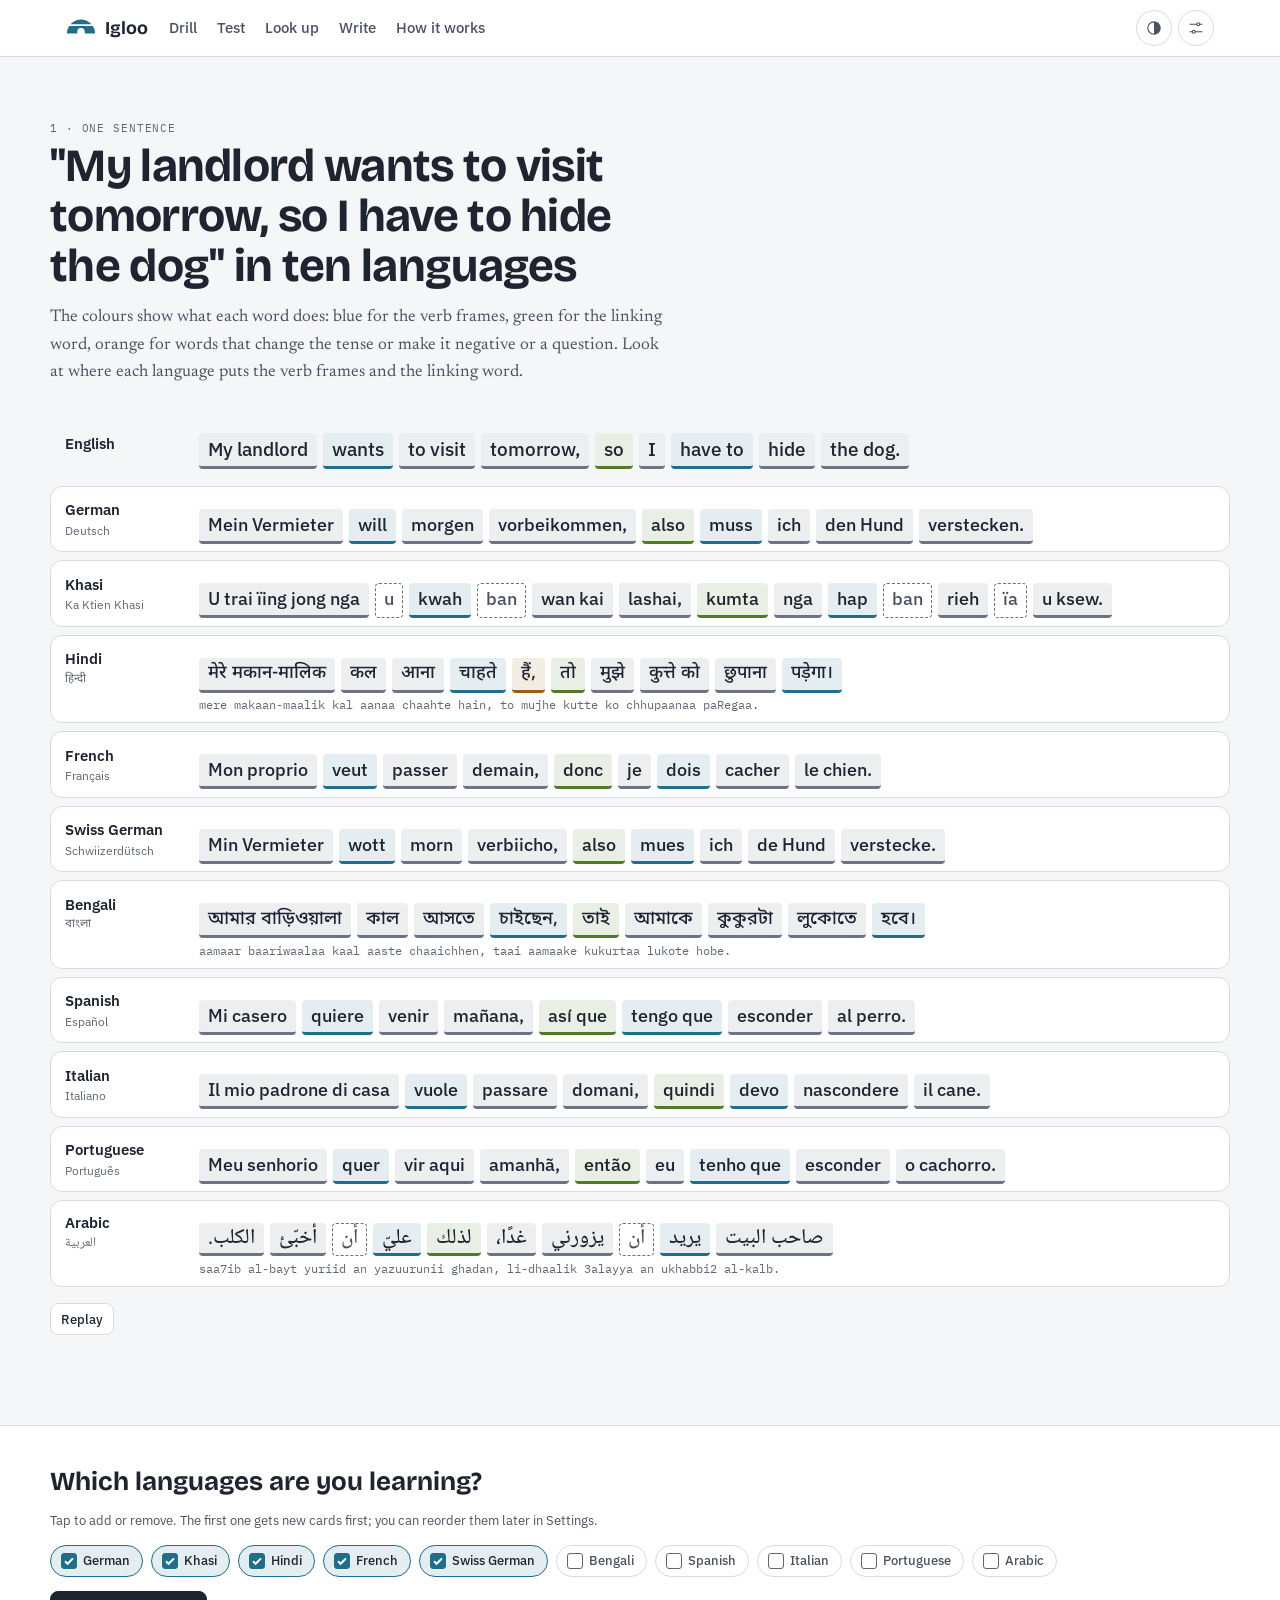
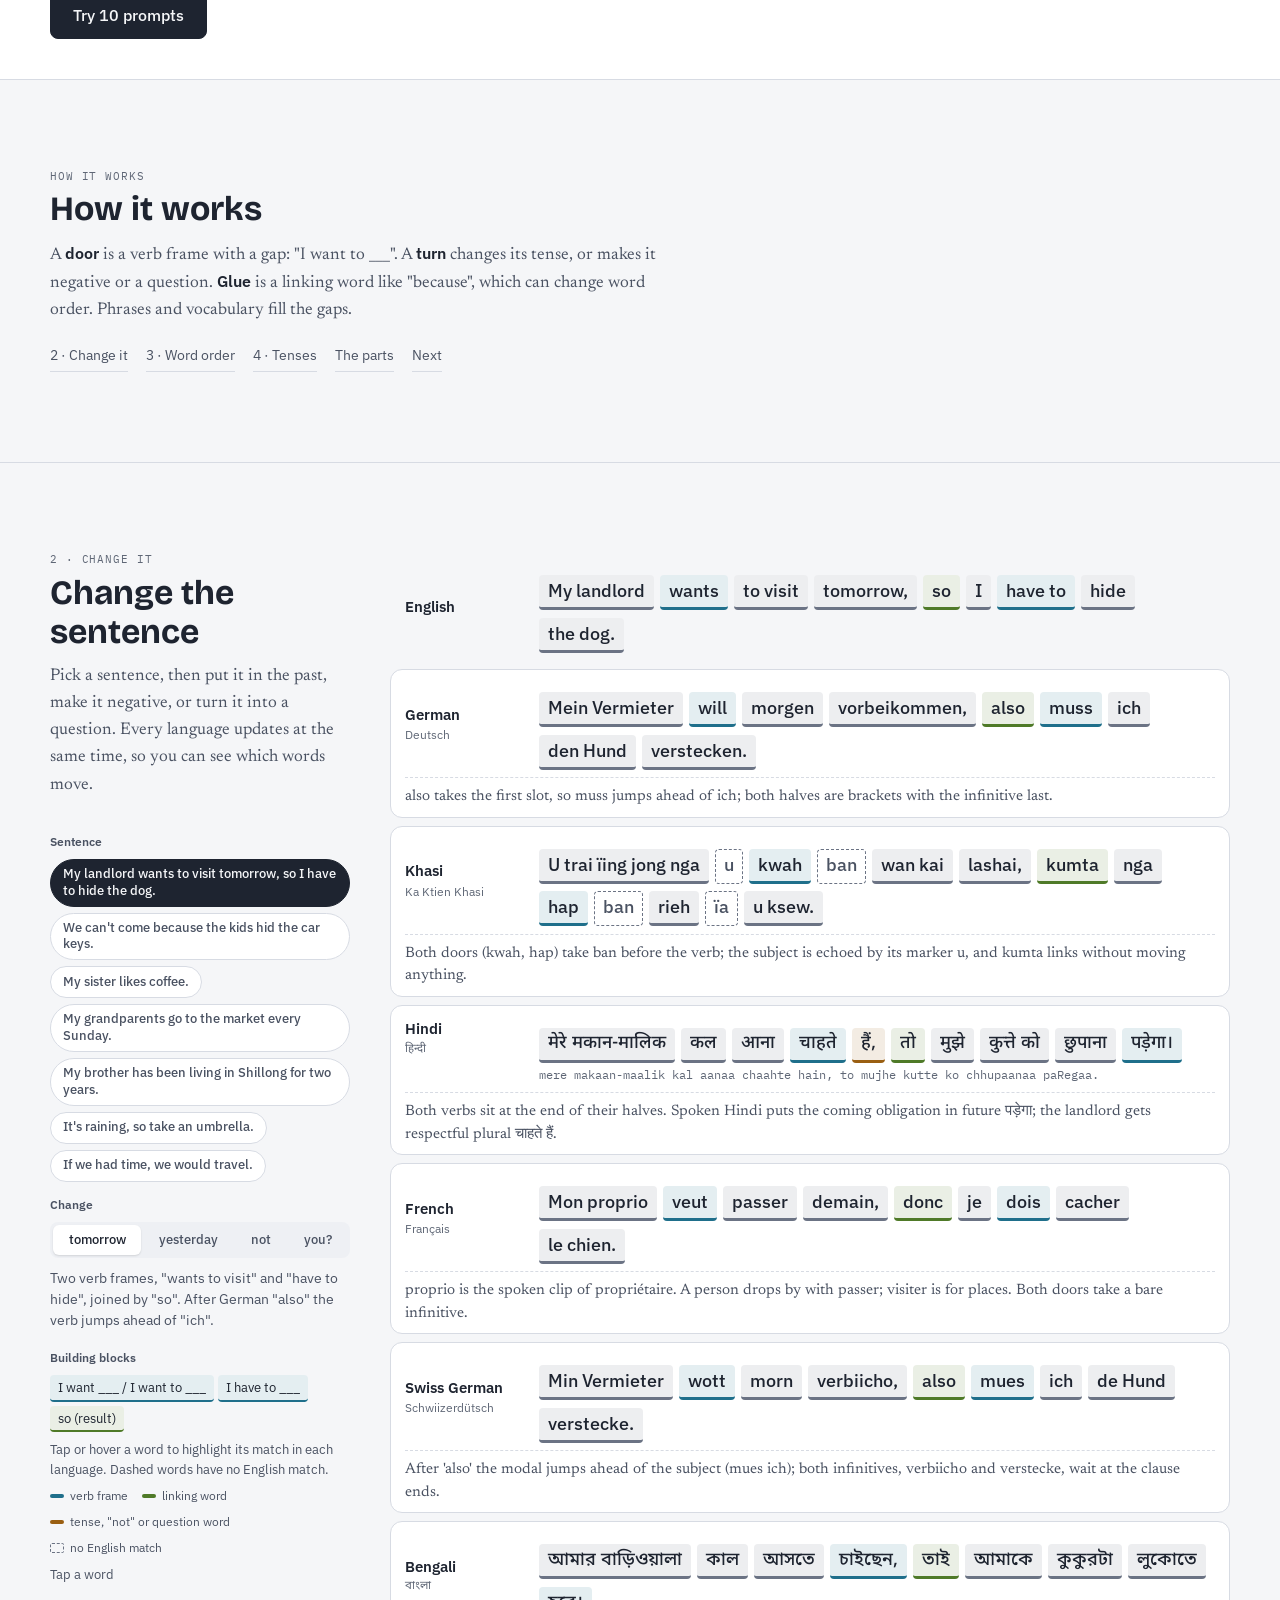
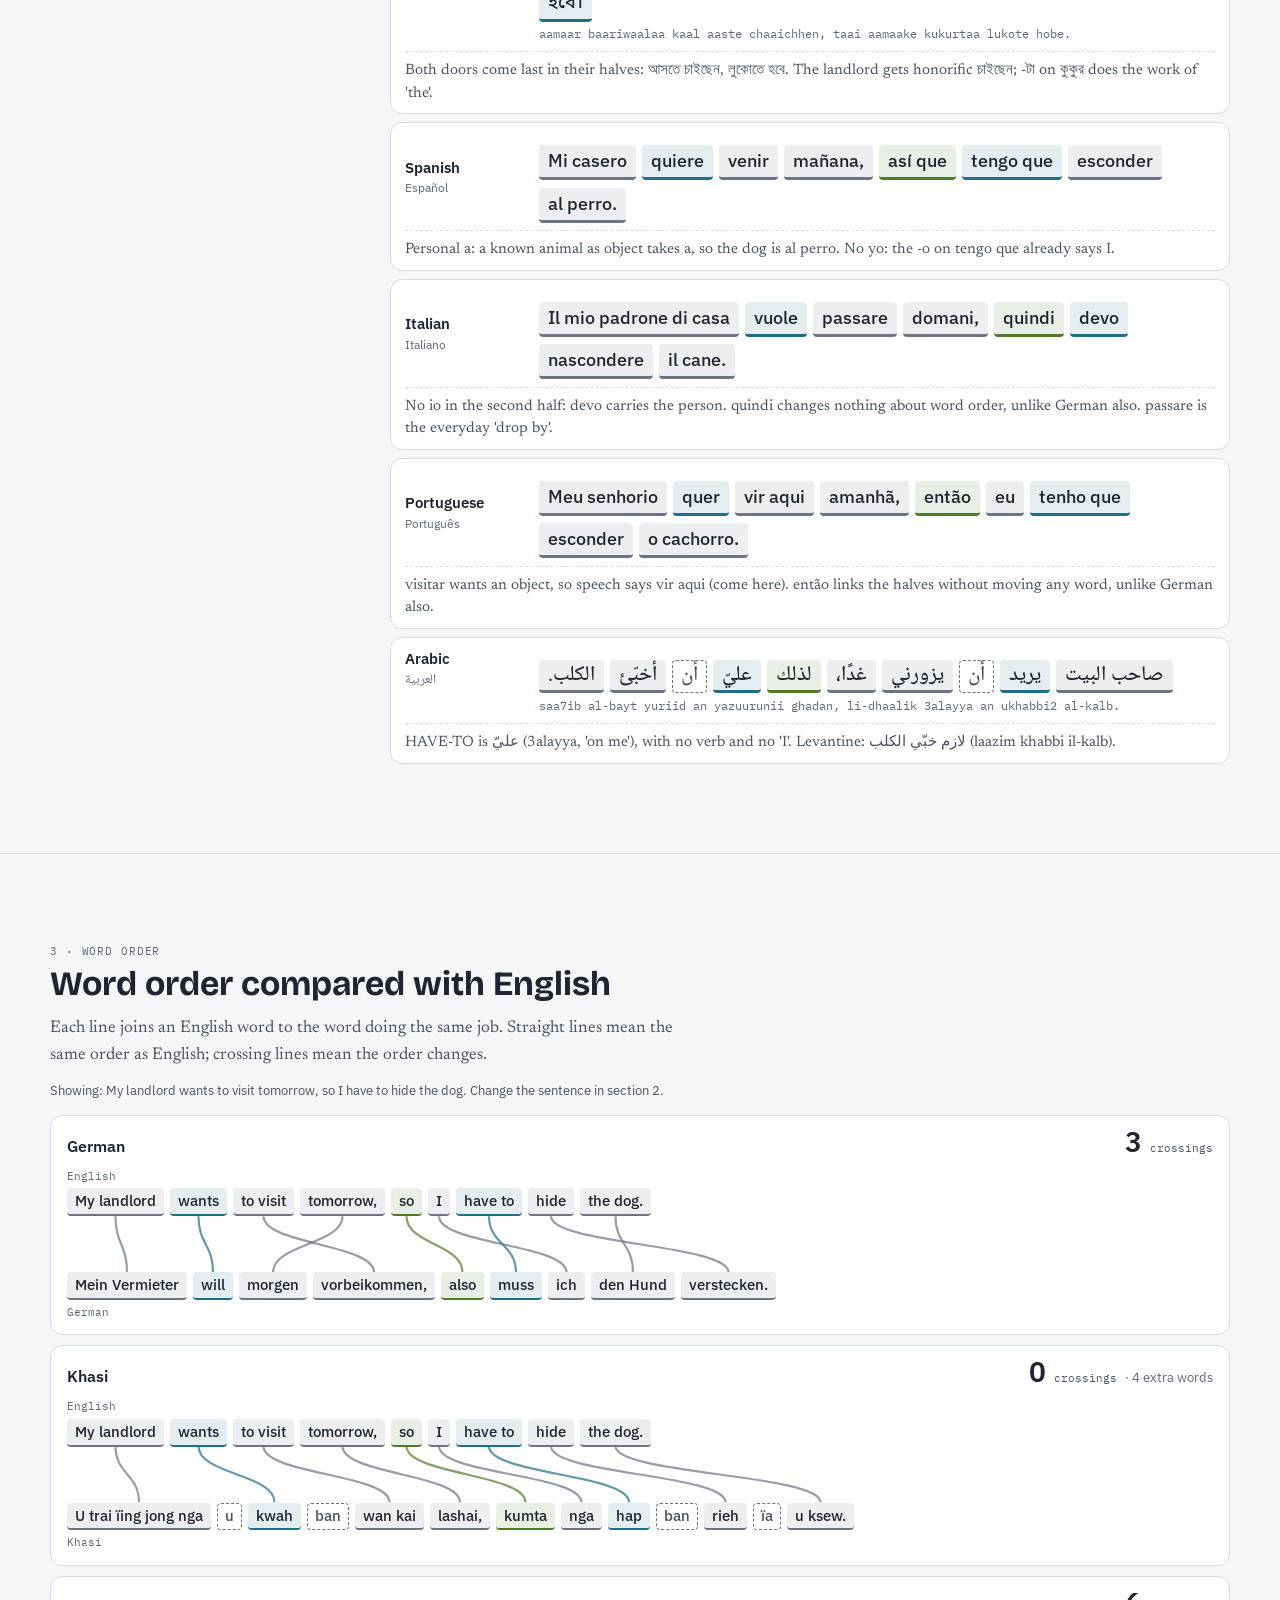
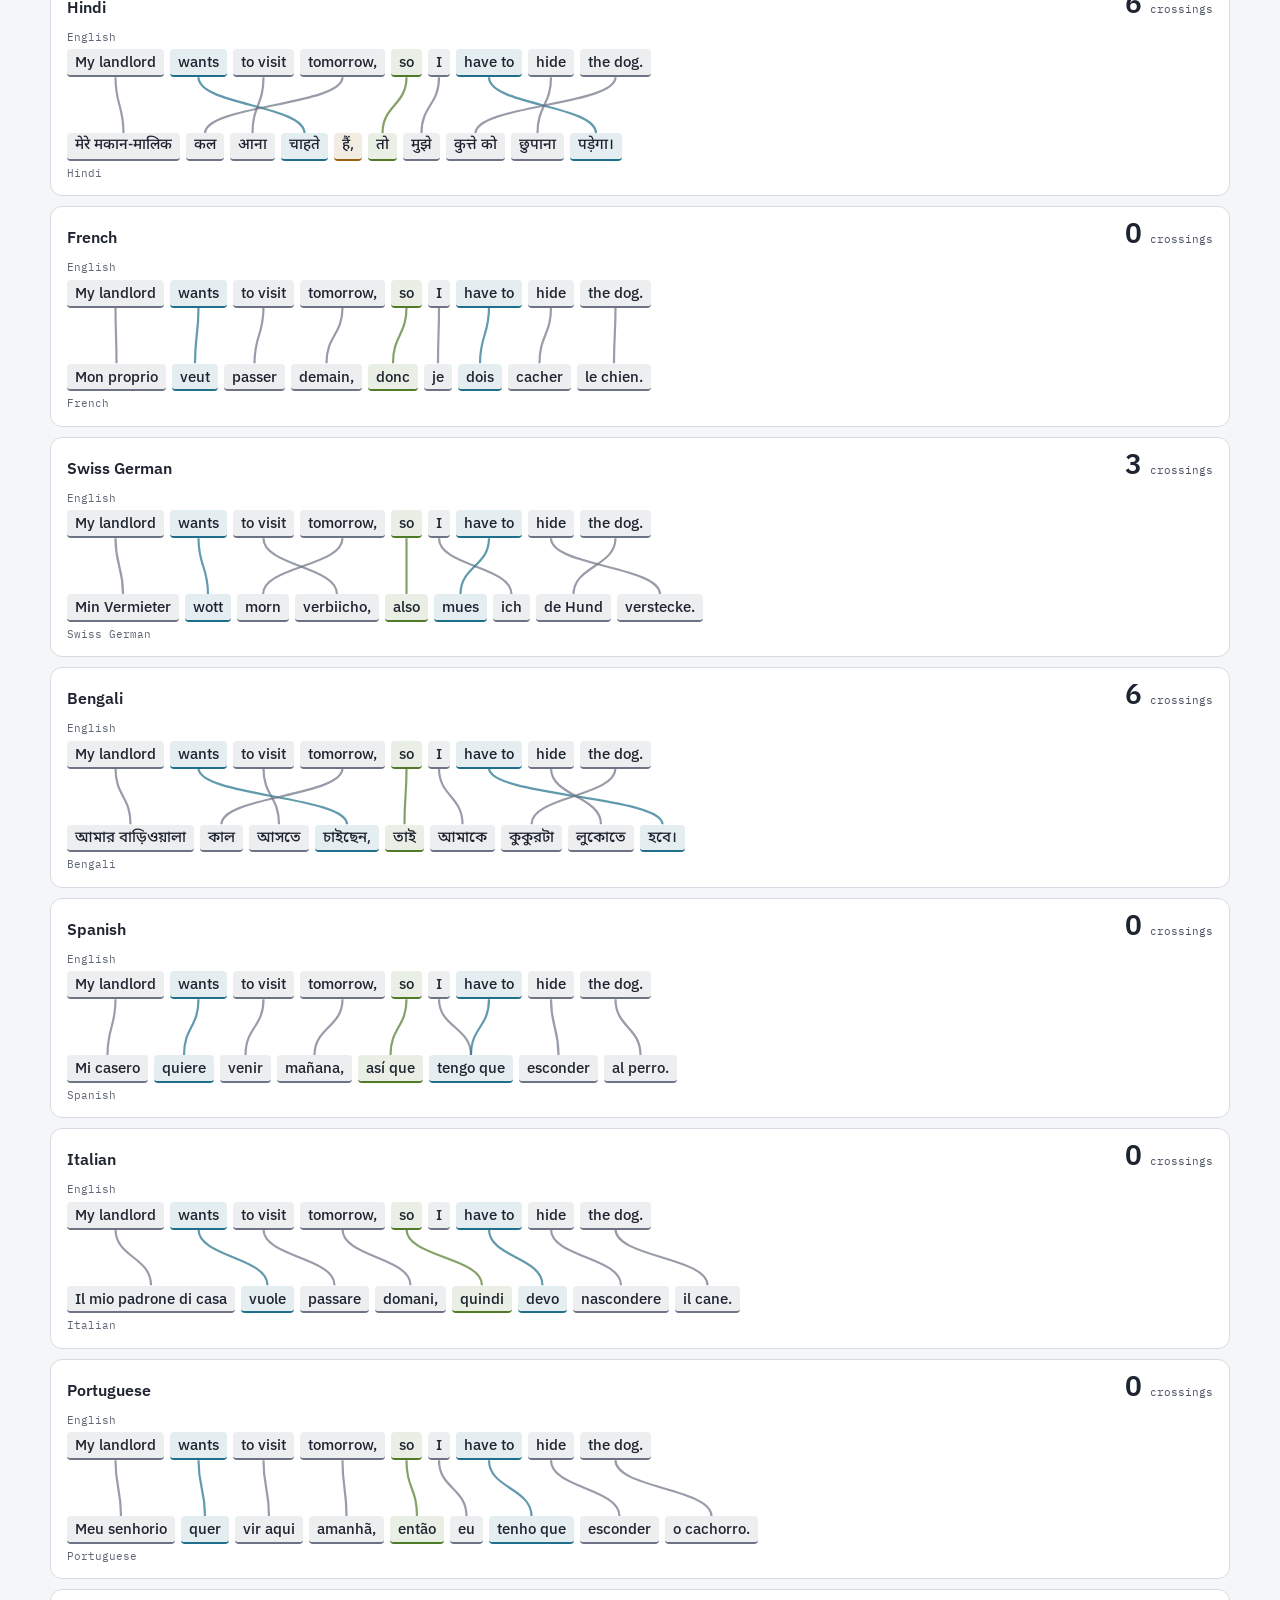
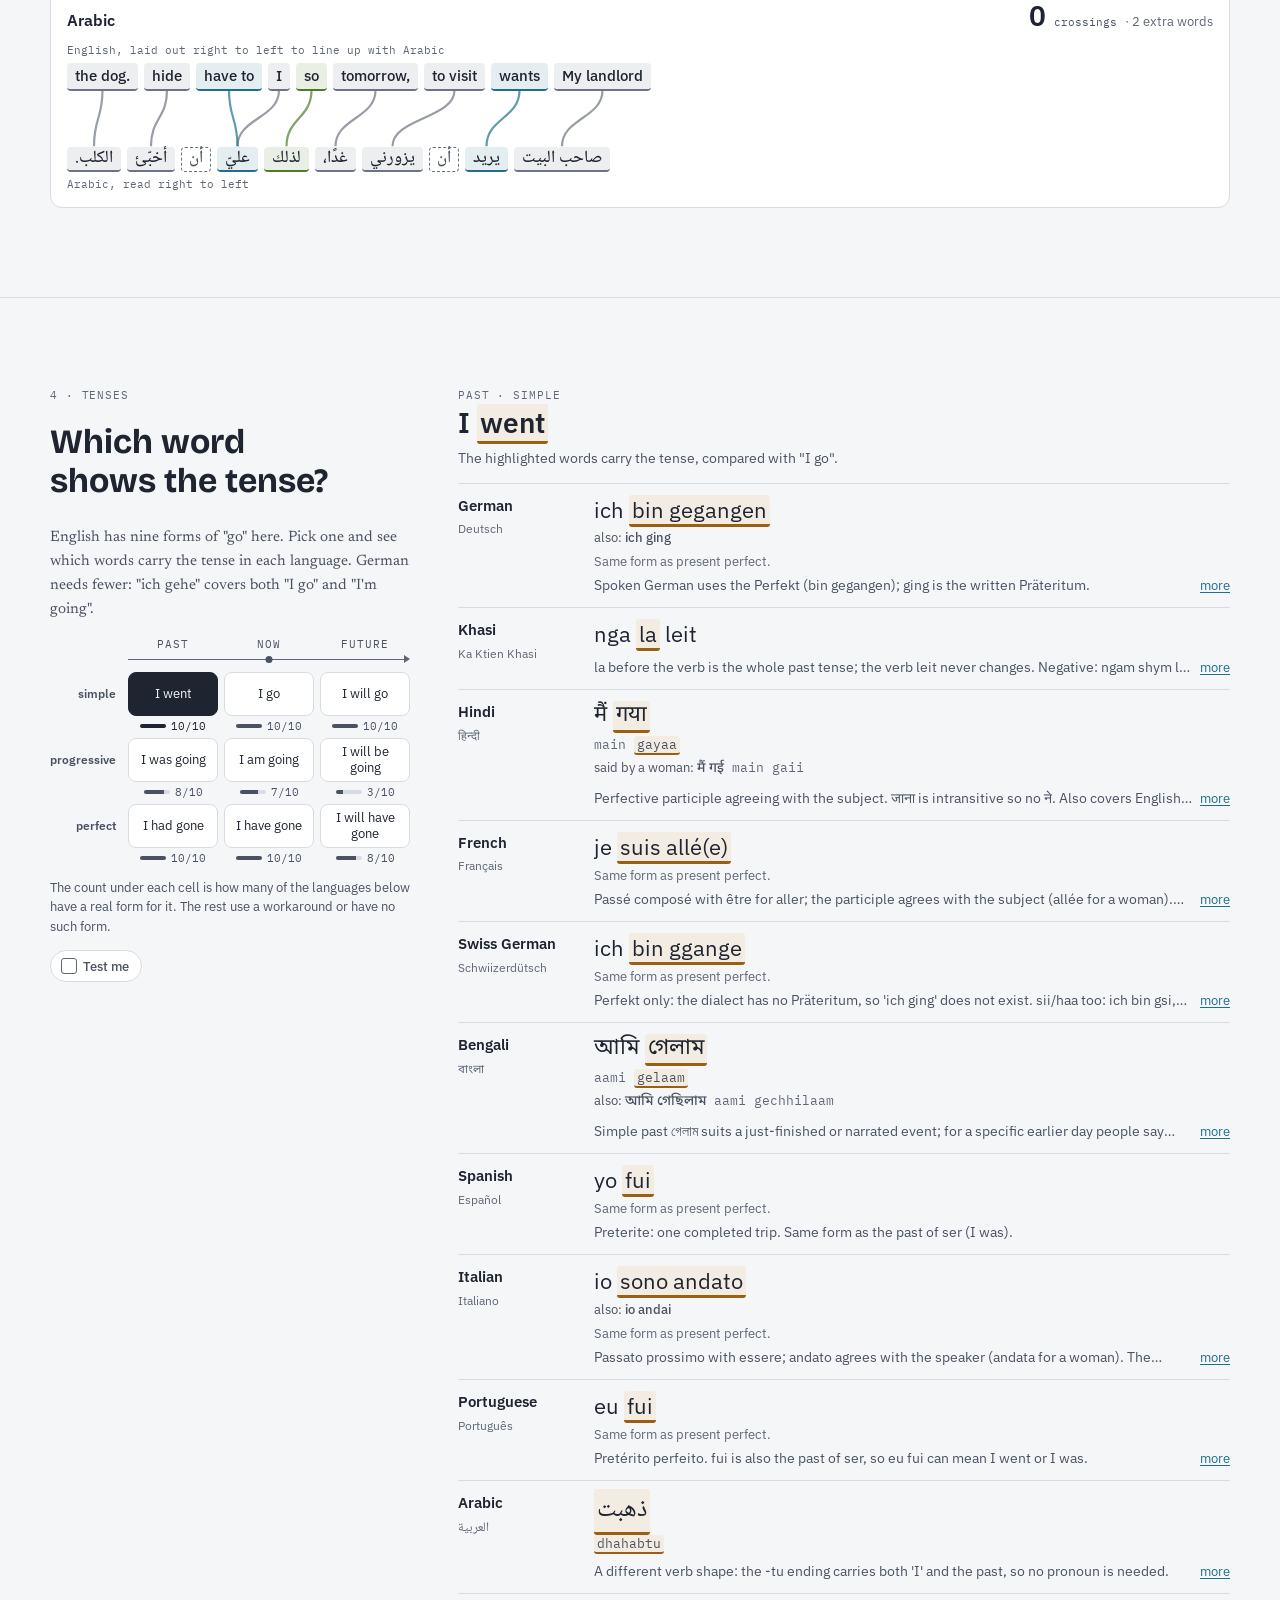
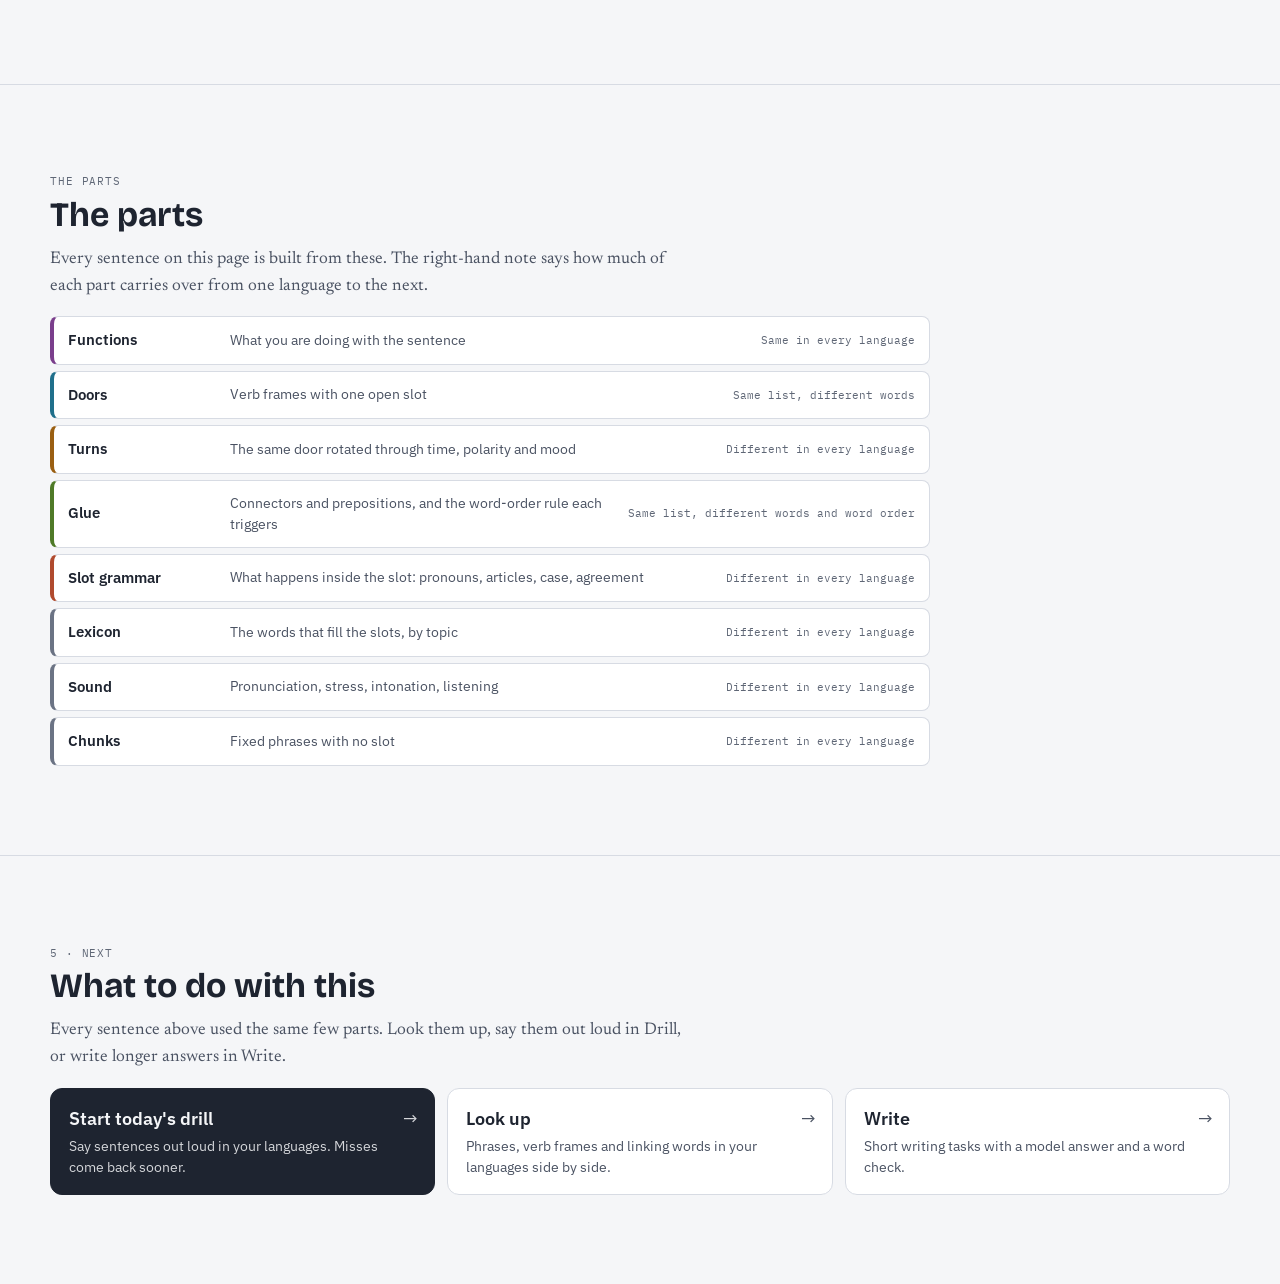
==== commit 70de2d45: "B1 at 390 px: gap prompts never clamped (full sentence, or ~20 words around the gap while answering " ====
--- a/index.html
+++ b/index.html
@@ -19,8 +19,8 @@
 <link rel="preconnect" href="https://fonts.googleapis.com">
 <link rel="preconnect" href="https://fonts.gstatic.com" crossorigin>
 <link rel="stylesheet" href="https://fonts.googleapis.com/css2?family=Bricolage+Grotesque:opsz,wght@12..96,600;12..96,700&family=IBM+Plex+Sans:wght@400;500;600&family=IBM+Plex+Mono:wght@400;500&family=Newsreader:ital,opsz,wght@0,6..72,400;1,6..72,400&family=Noto+Sans+Devanagari:wght@400;500&family=Noto+Sans+Bengali:wght@400;500&family=Noto+Naskh+Arabic:wght@400;500&display=swap">
-<link rel="stylesheet" href="tokens.css?v=20261002c">
-<link rel="stylesheet" href="home.css?v=20261002c">
+<link rel="stylesheet" href="tokens.css?v=20261002d">
+<link rel="stylesheet" href="home.css?v=20261002d">
 <link rel="icon" href="assets/logo.svg" type="image/svg+xml">
 <link rel="icon" href="assets/favicon-32.png" sizes="32x32" type="image/png">
 <link rel="apple-touch-icon" href="assets/apple-touch-icon.png">
@@ -177,7 +177,7 @@
 </main>
 
 
-<script src="site.js?v=20261002c"></script>
-<script src="home.js?v=20261002c"></script>
+<script src="site.js?v=20261002d"></script>
+<script src="home.js?v=20261002d"></script>
 </body>
 </html>
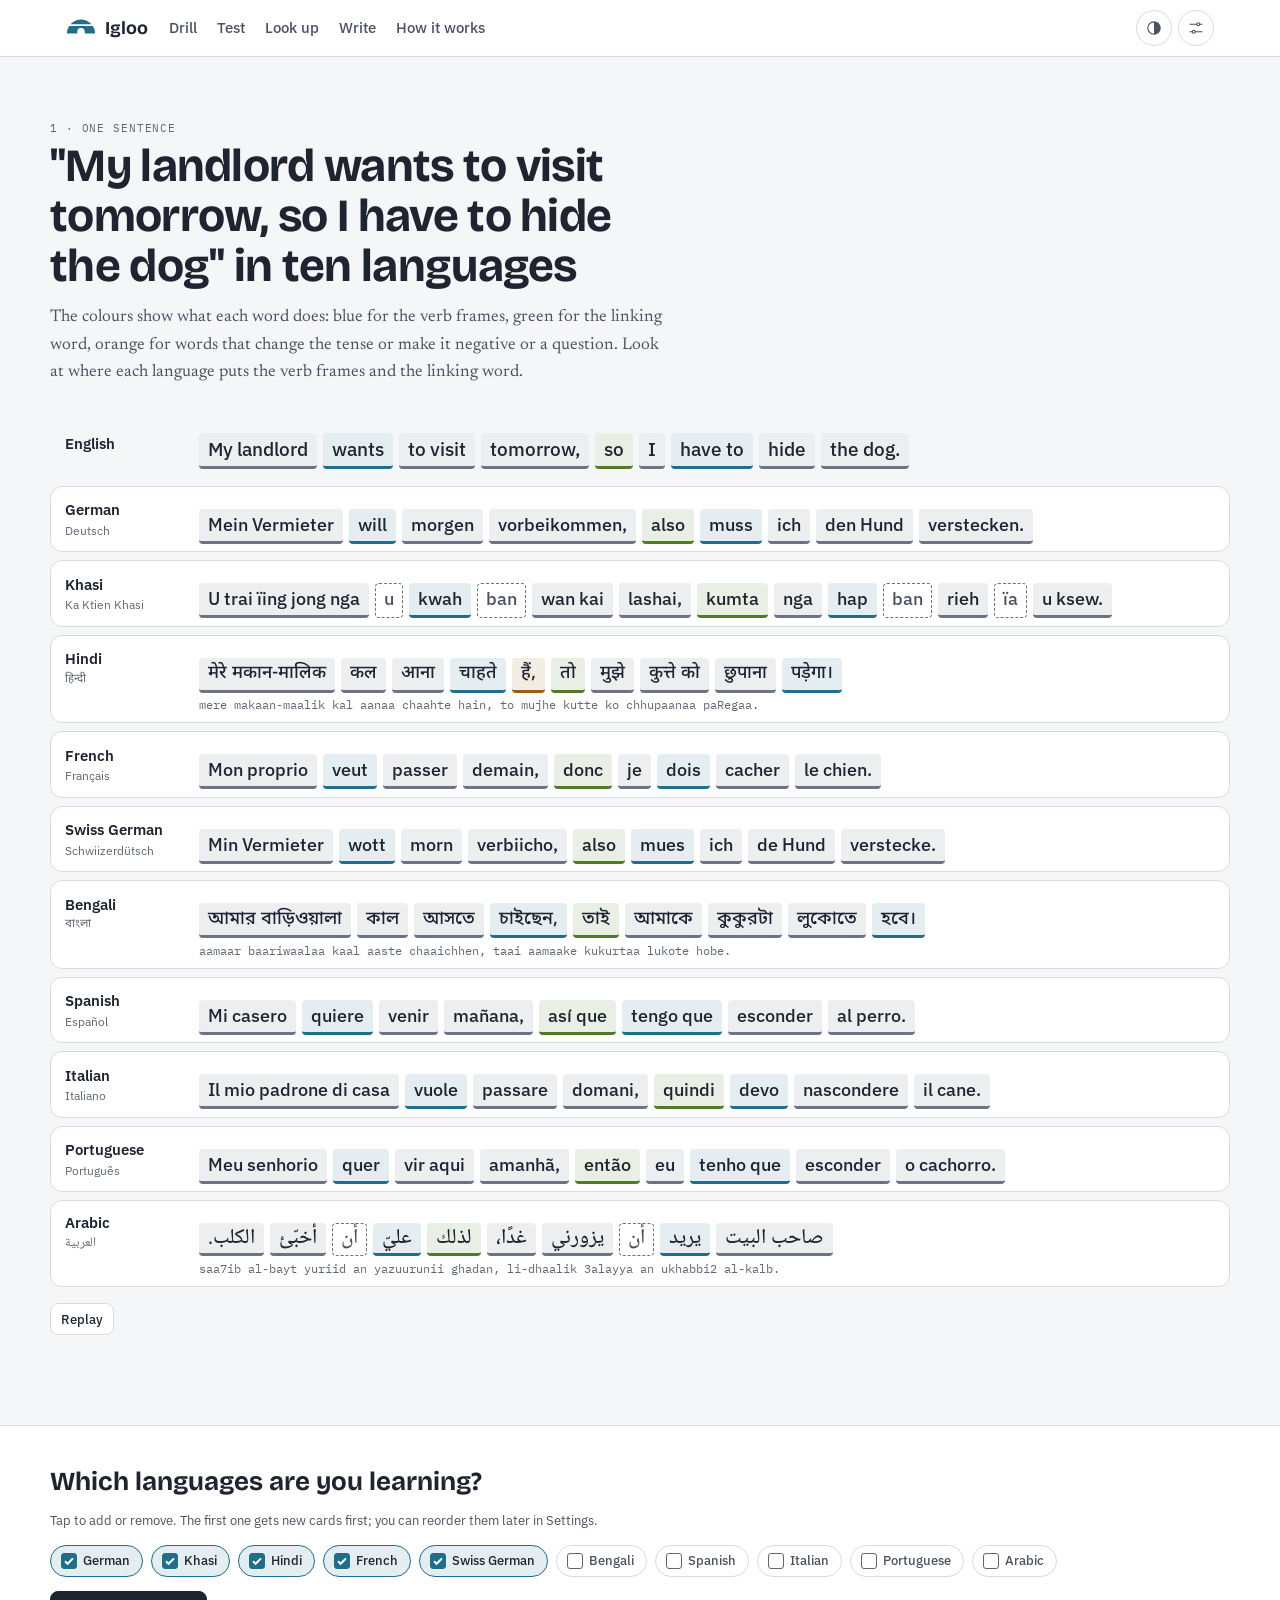
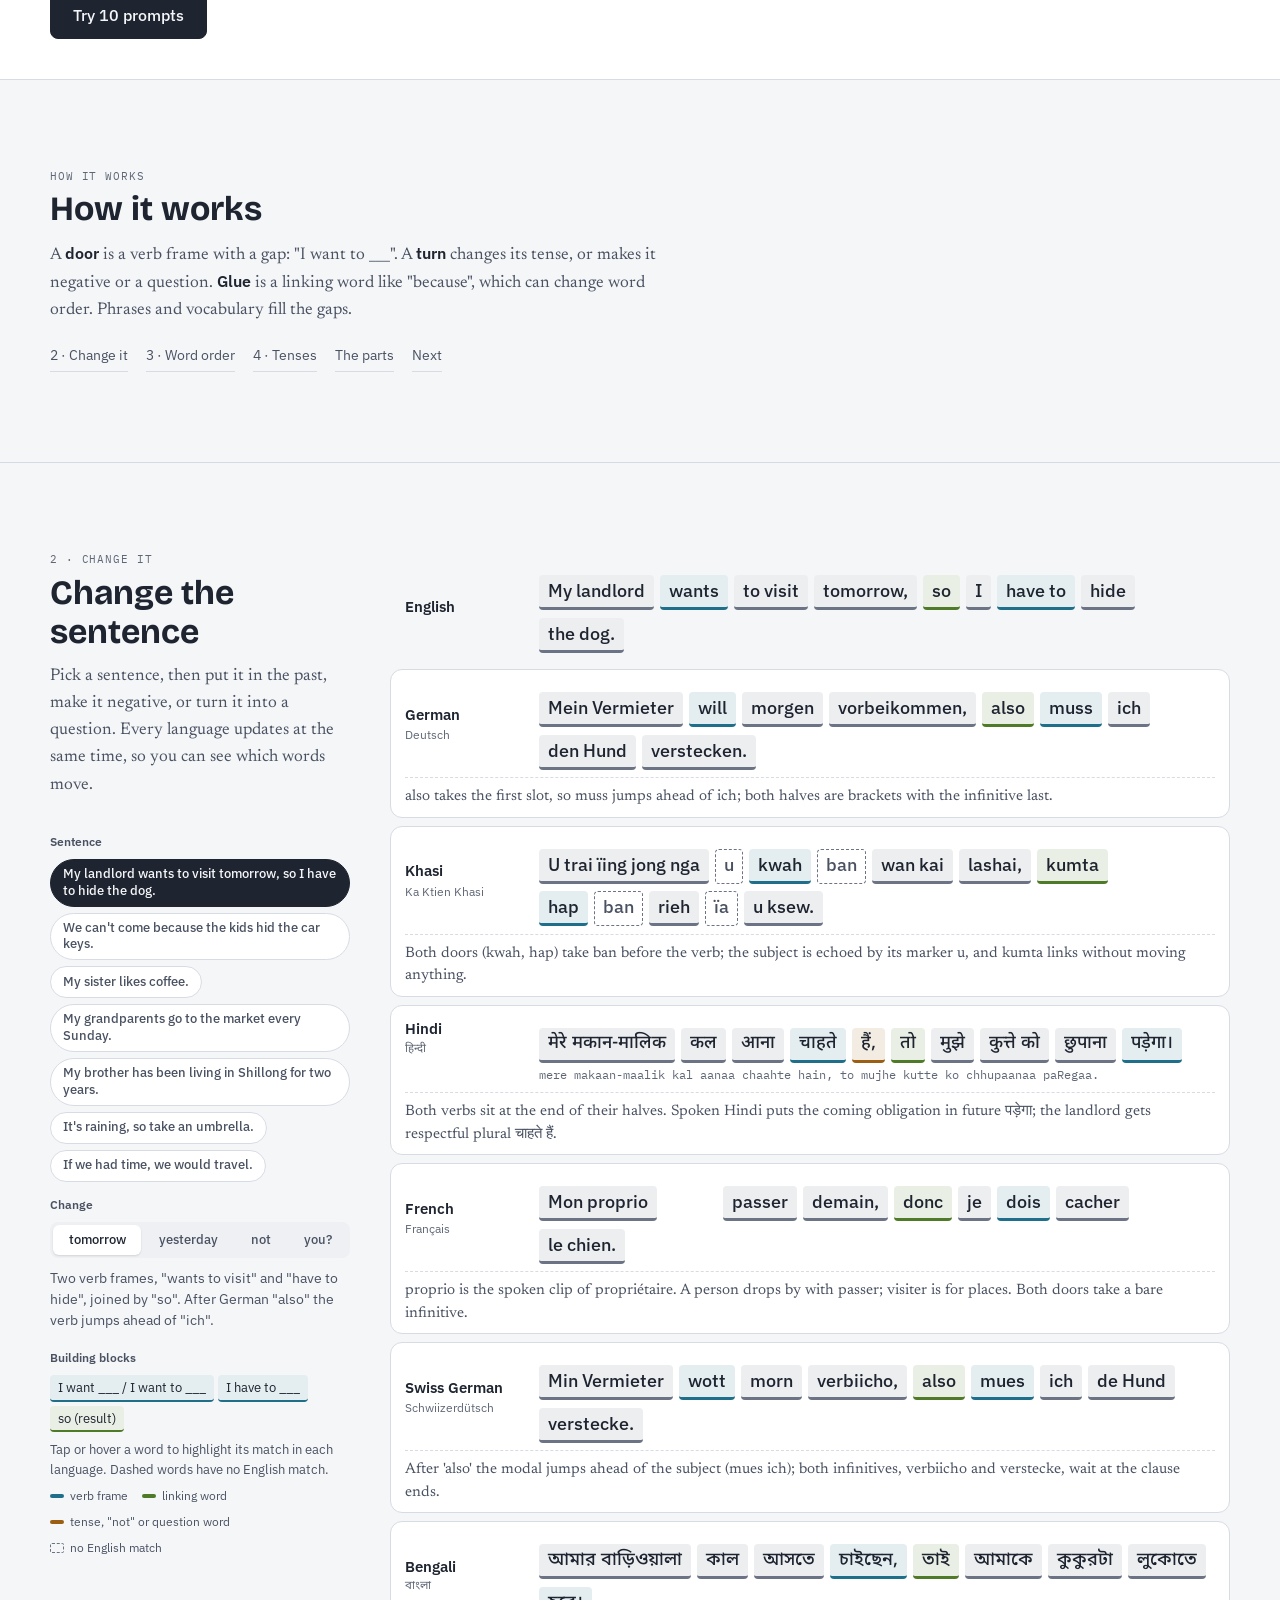
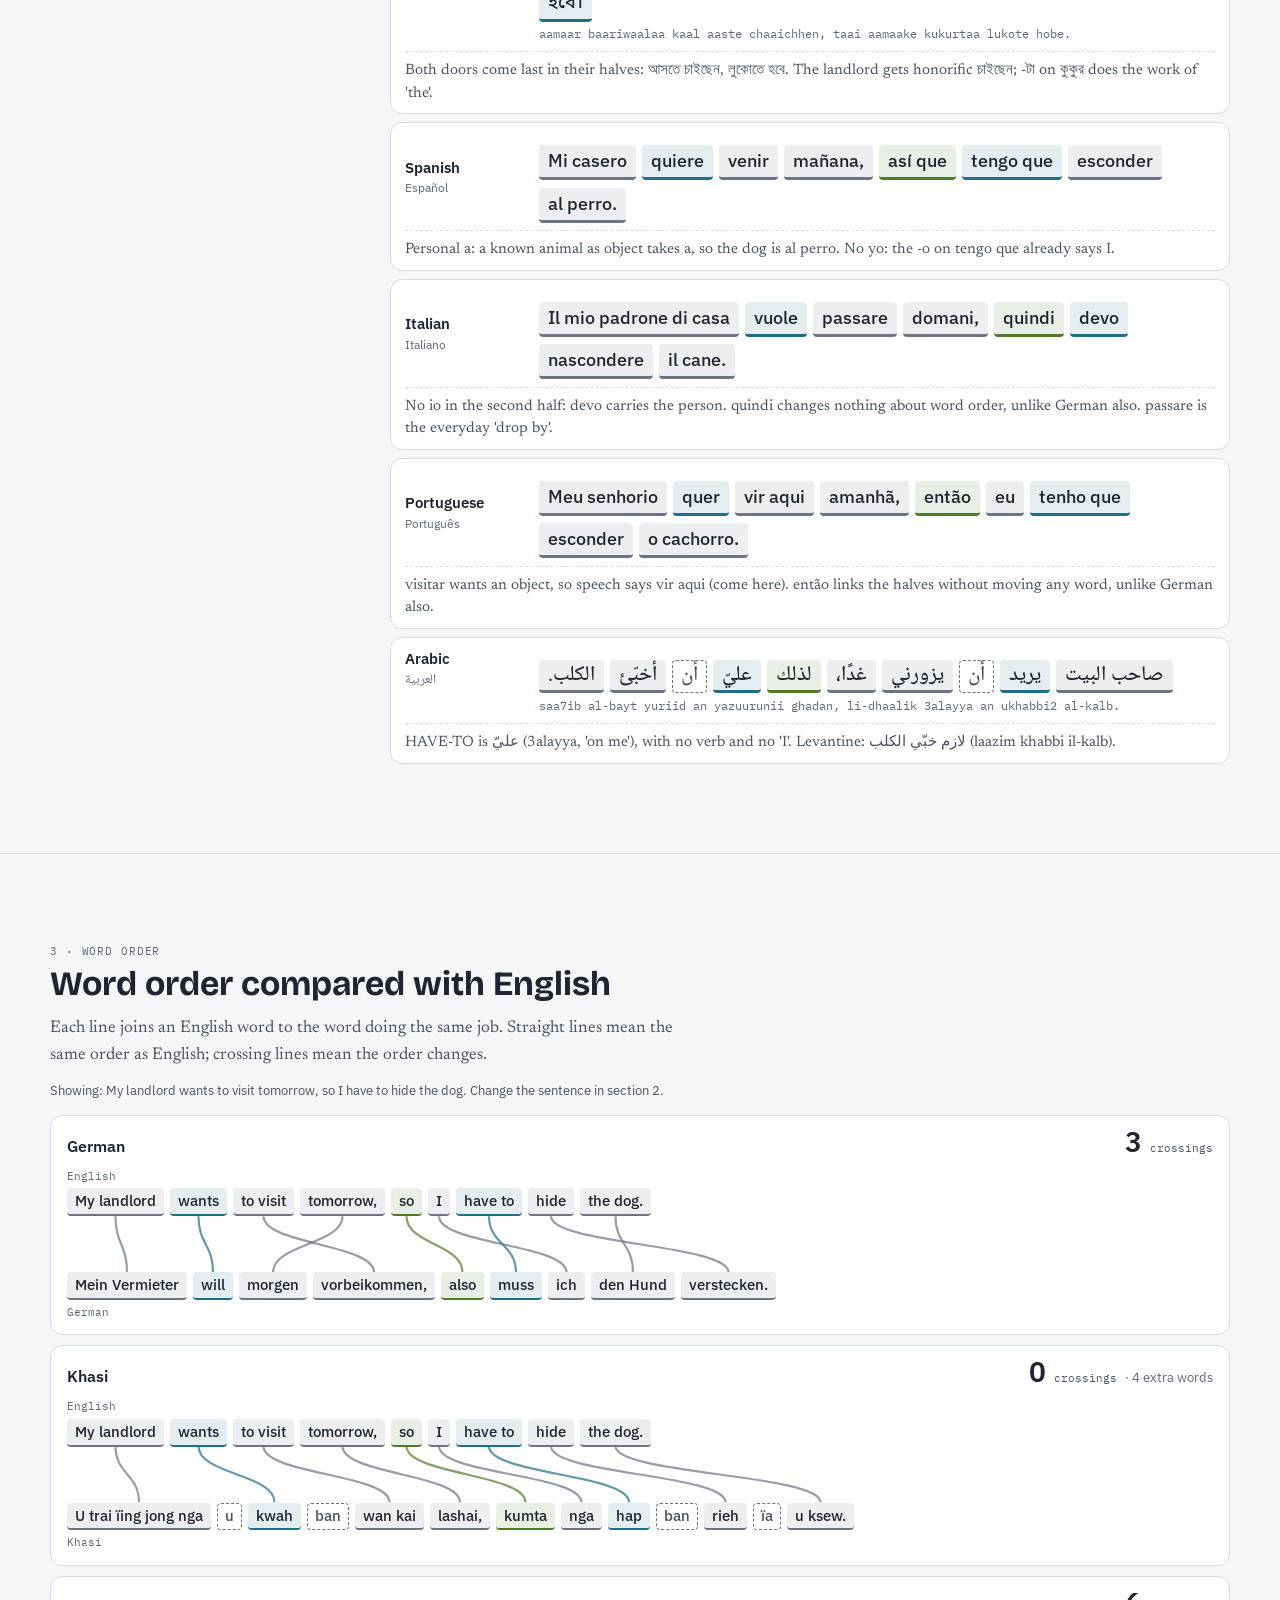
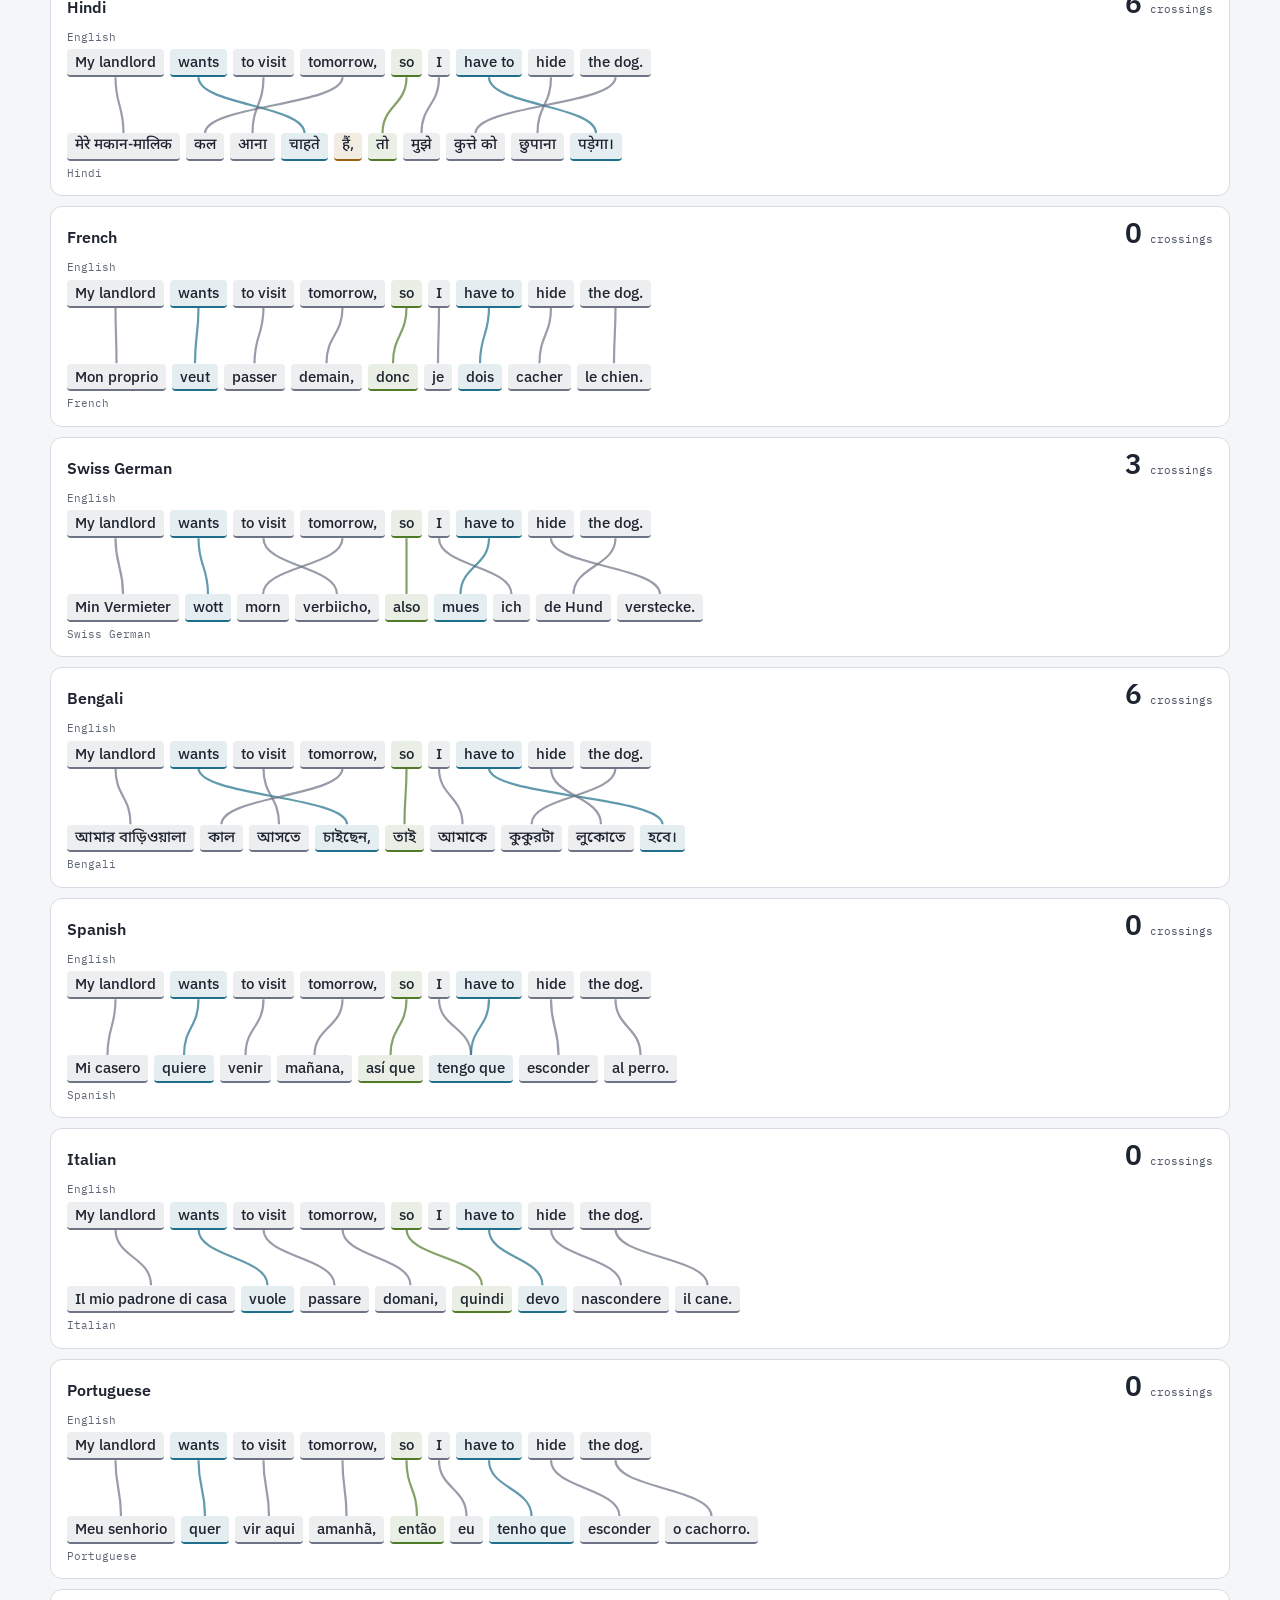
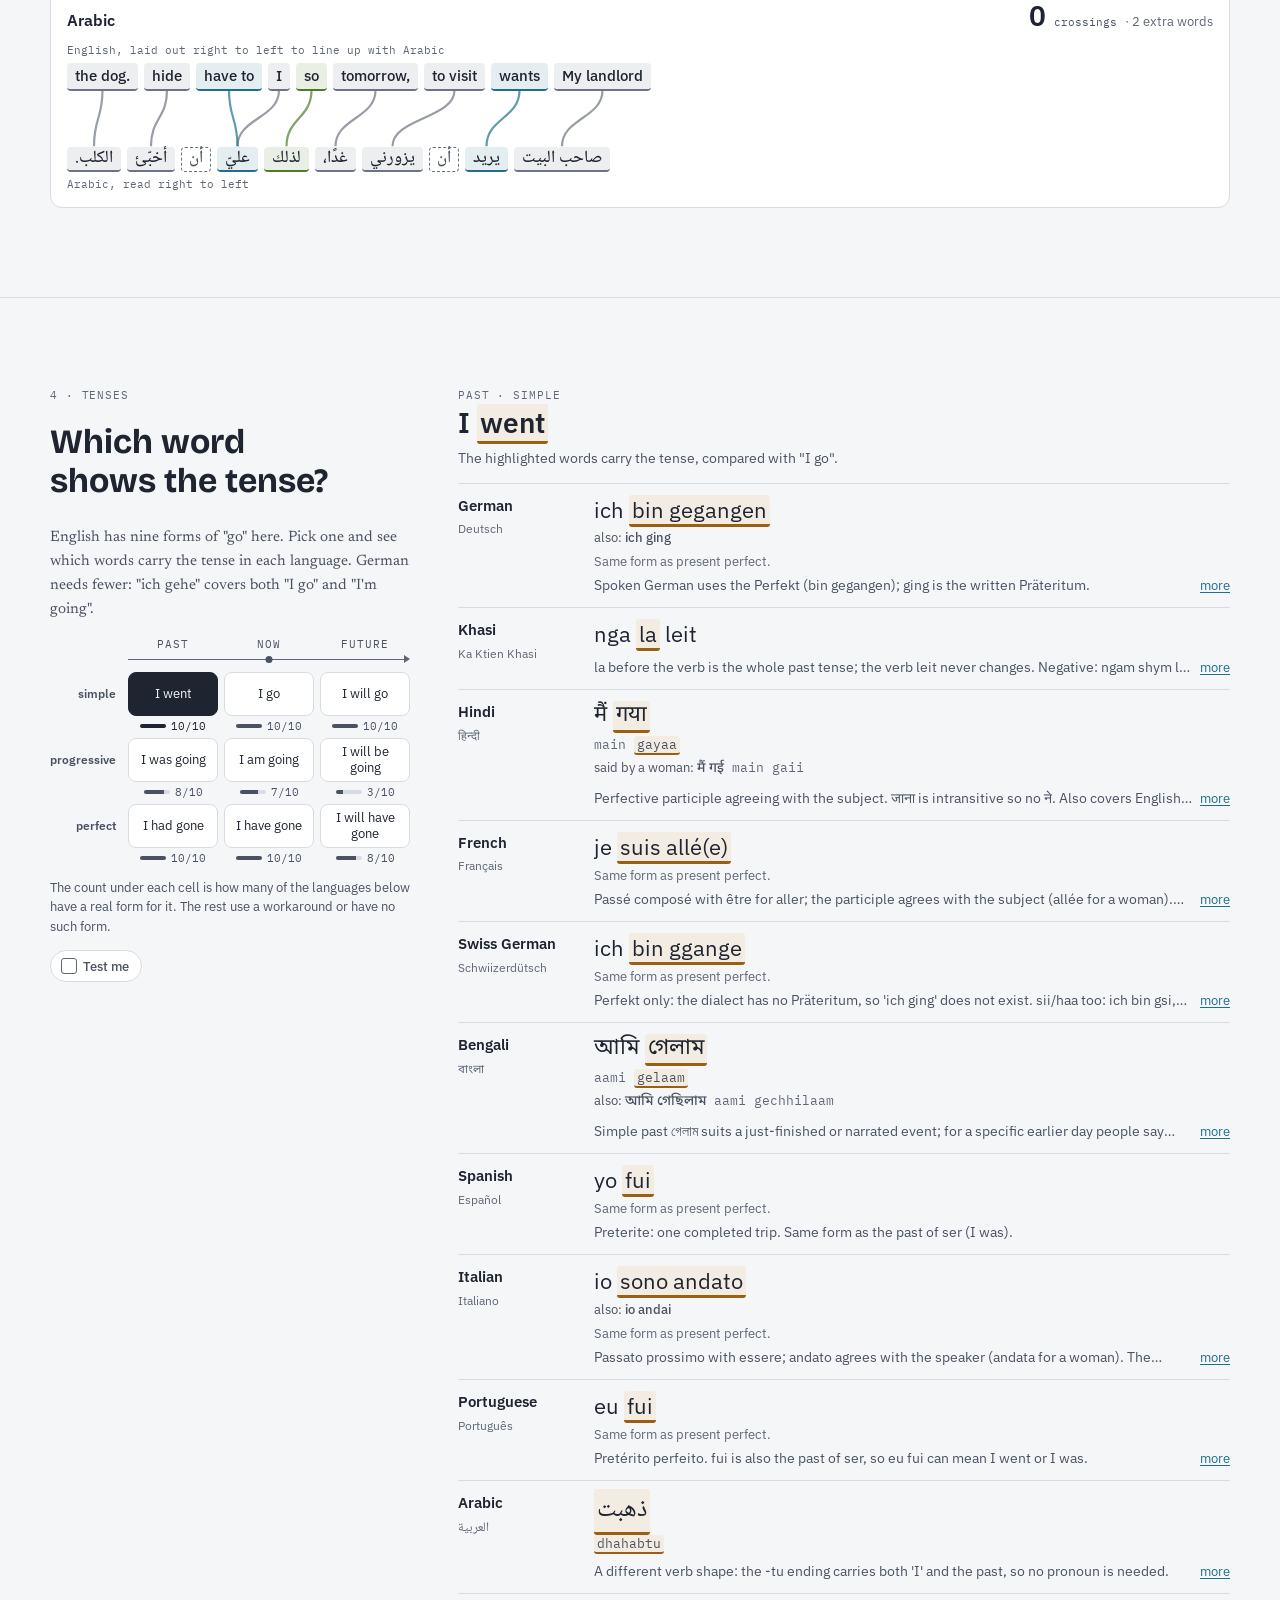
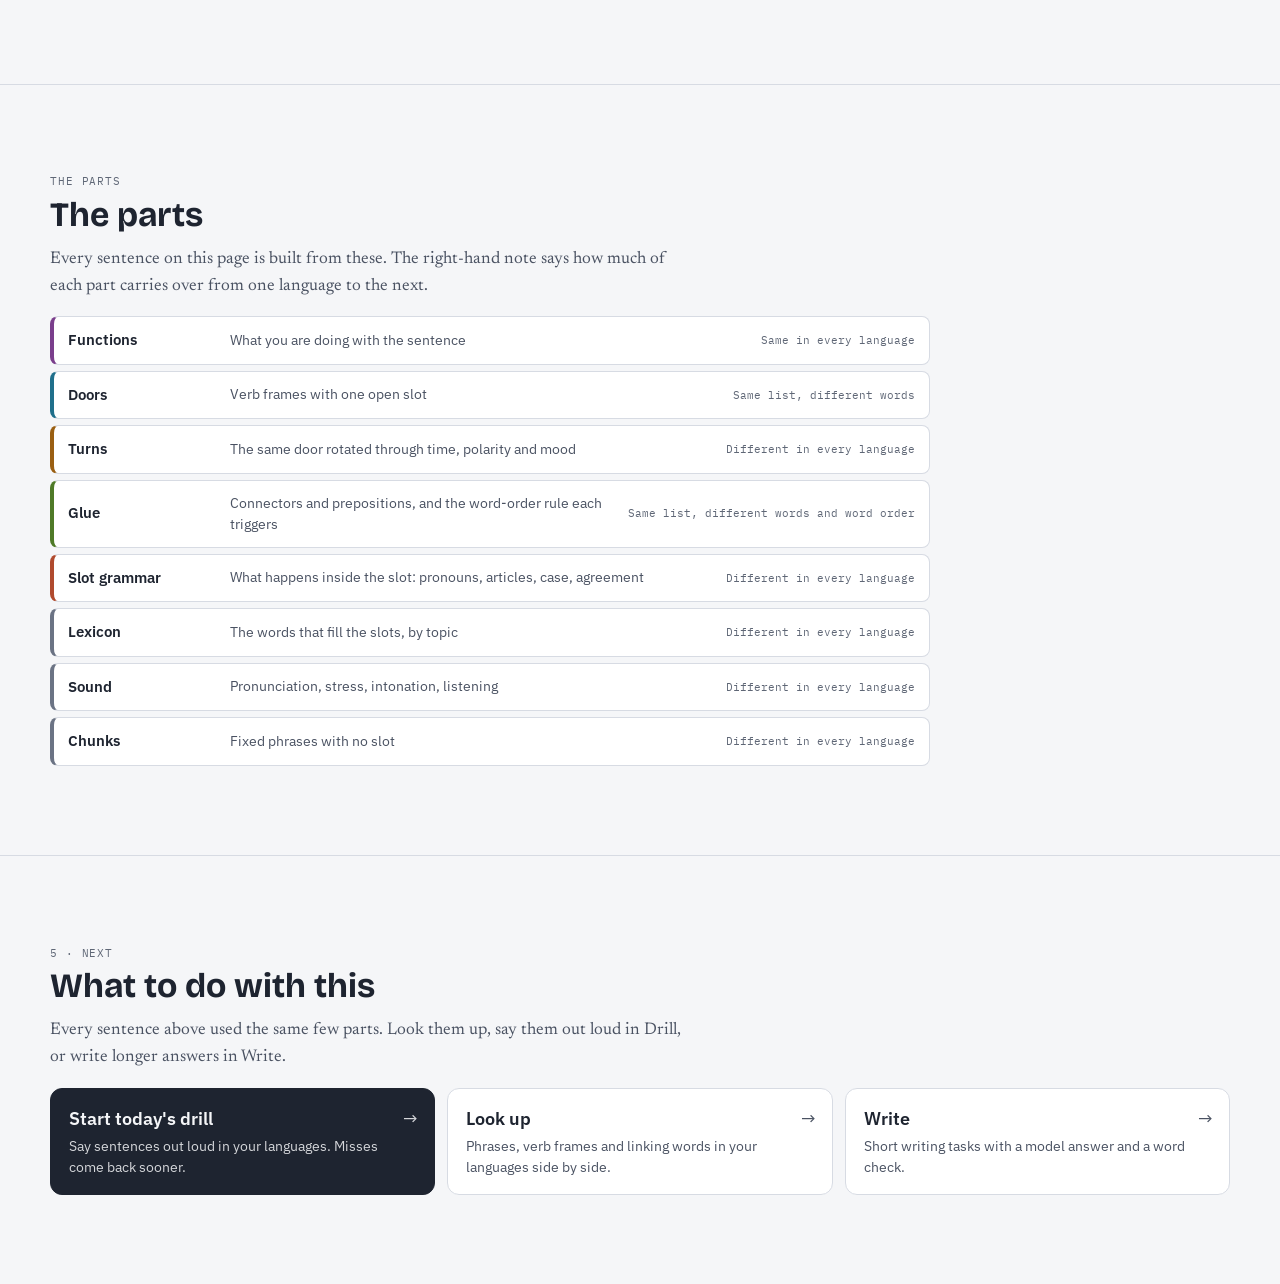
==== commit 9ecb24c4: "B1 done screen: the round's change is computed by rolling back only this round's items (same exam se" ====
--- a/index.html
+++ b/index.html
@@ -19,8 +19,8 @@
 <link rel="preconnect" href="https://fonts.googleapis.com">
 <link rel="preconnect" href="https://fonts.gstatic.com" crossorigin>
 <link rel="stylesheet" href="https://fonts.googleapis.com/css2?family=Bricolage+Grotesque:opsz,wght@12..96,600;12..96,700&family=IBM+Plex+Sans:wght@400;500;600&family=IBM+Plex+Mono:wght@400;500&family=Newsreader:ital,opsz,wght@0,6..72,400;1,6..72,400&family=Noto+Sans+Devanagari:wght@400;500&family=Noto+Sans+Bengali:wght@400;500&family=Noto+Naskh+Arabic:wght@400;500&display=swap">
-<link rel="stylesheet" href="tokens.css?v=20261002d">
-<link rel="stylesheet" href="home.css?v=20261002d">
+<link rel="stylesheet" href="tokens.css?v=20261002e">
+<link rel="stylesheet" href="home.css?v=20261002e">
 <link rel="icon" href="assets/logo.svg" type="image/svg+xml">
 <link rel="icon" href="assets/favicon-32.png" sizes="32x32" type="image/png">
 <link rel="apple-touch-icon" href="assets/apple-touch-icon.png">
@@ -177,7 +177,7 @@
 </main>
 
 
-<script src="site.js?v=20261002d"></script>
-<script src="home.js?v=20261002d"></script>
+<script src="site.js?v=20261002e"></script>
+<script src="home.js?v=20261002e"></script>
 </body>
 </html>
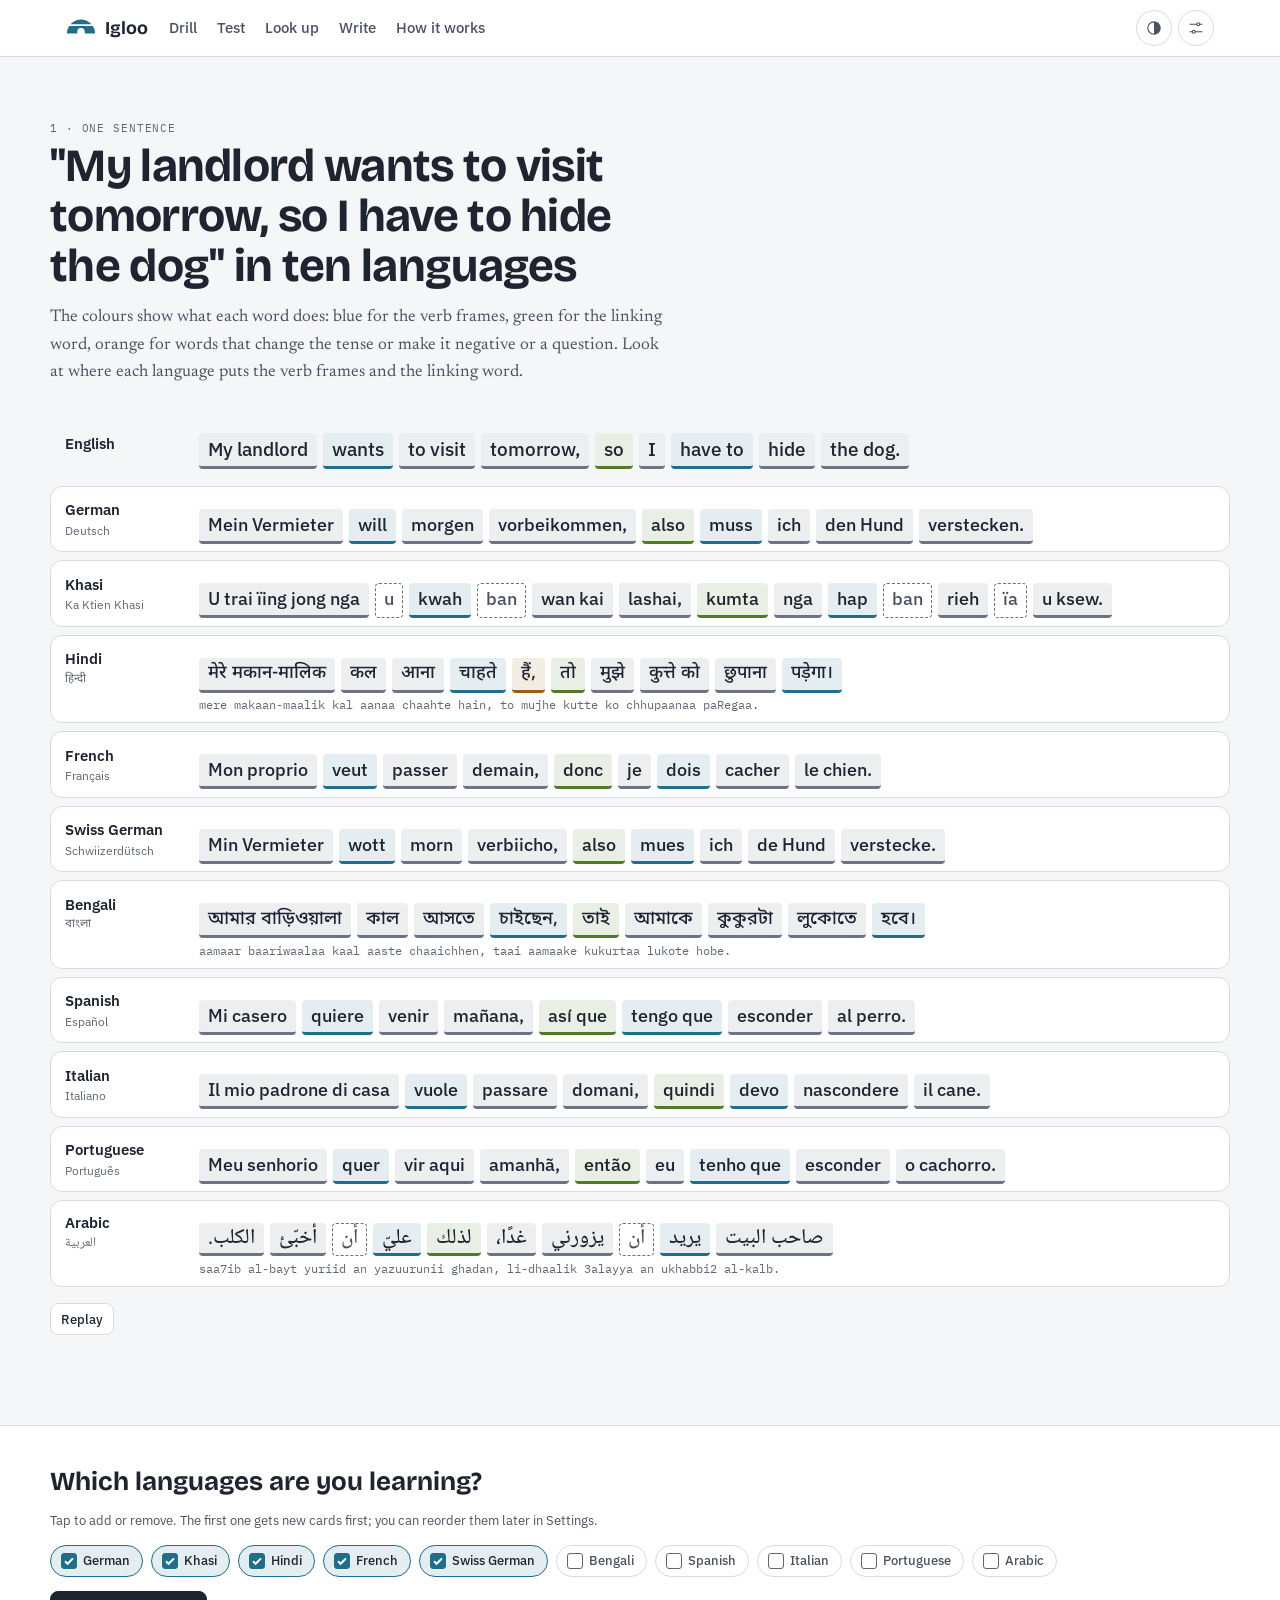
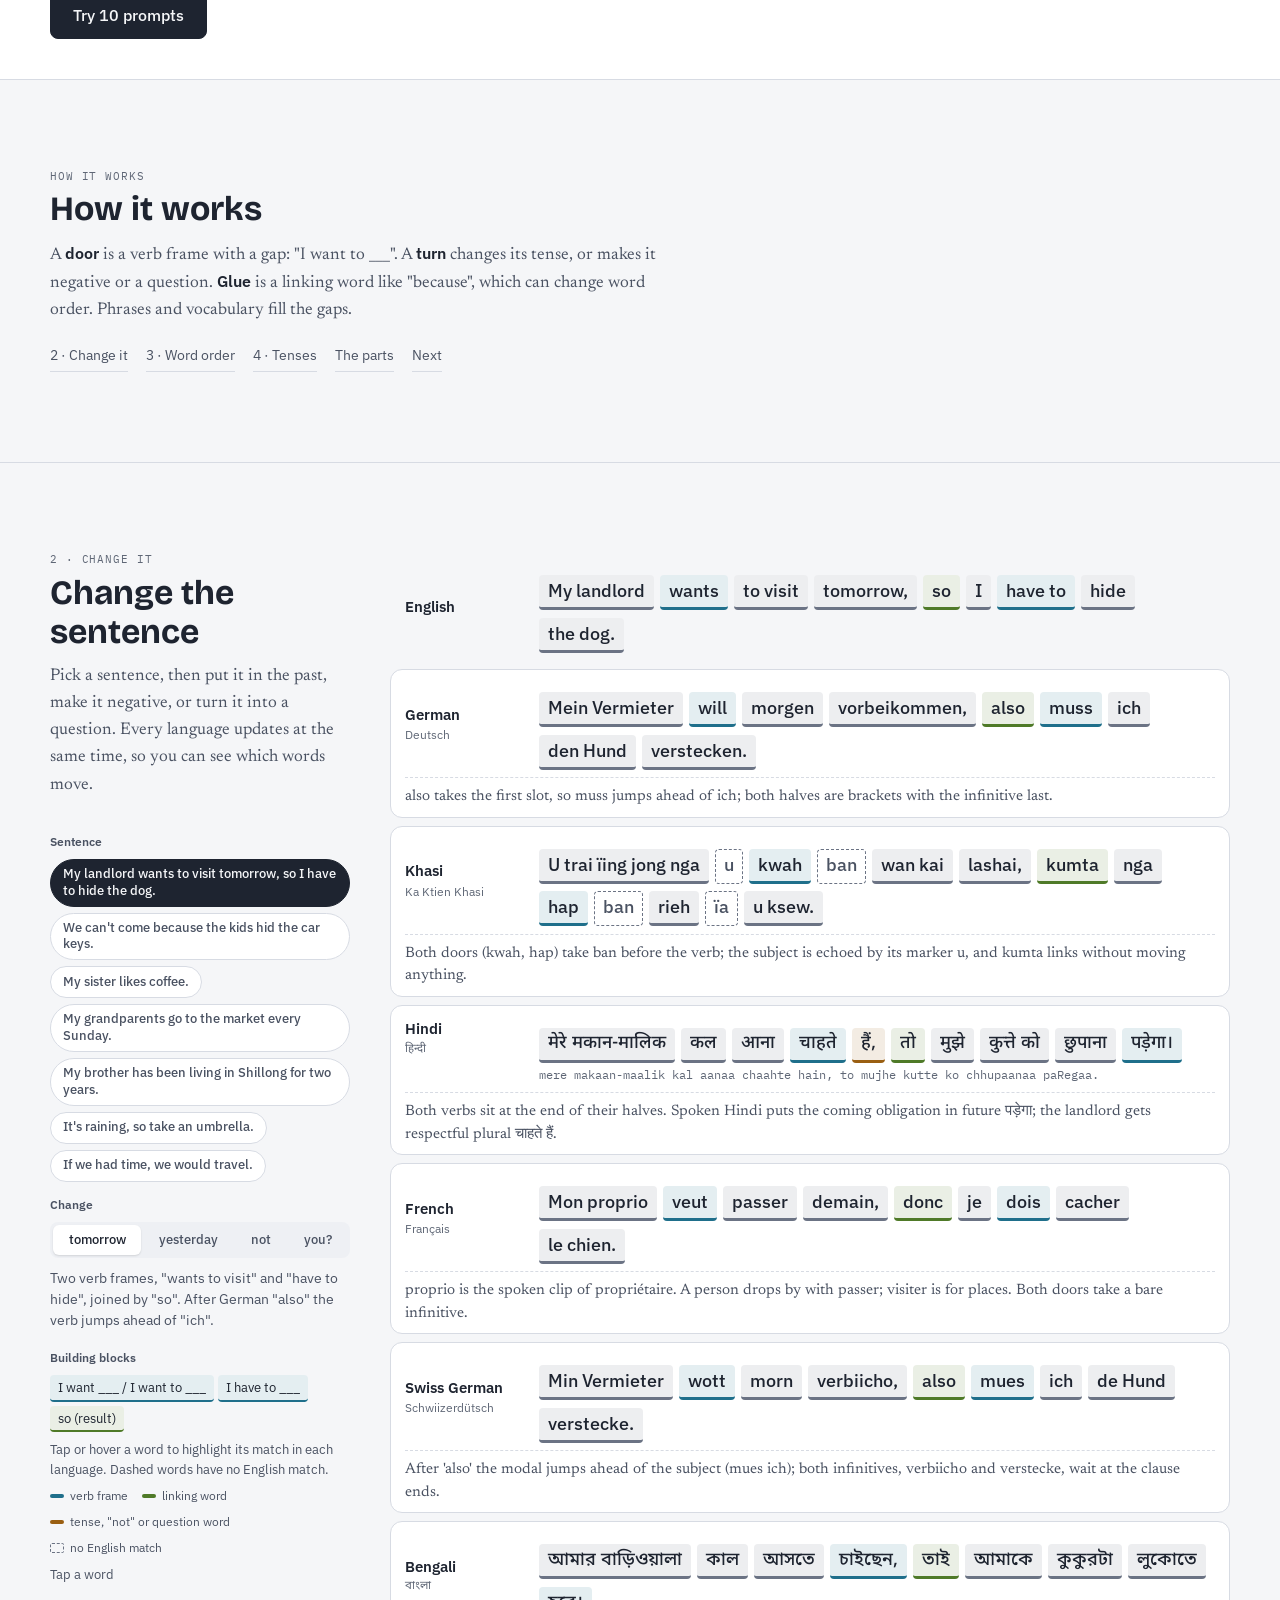
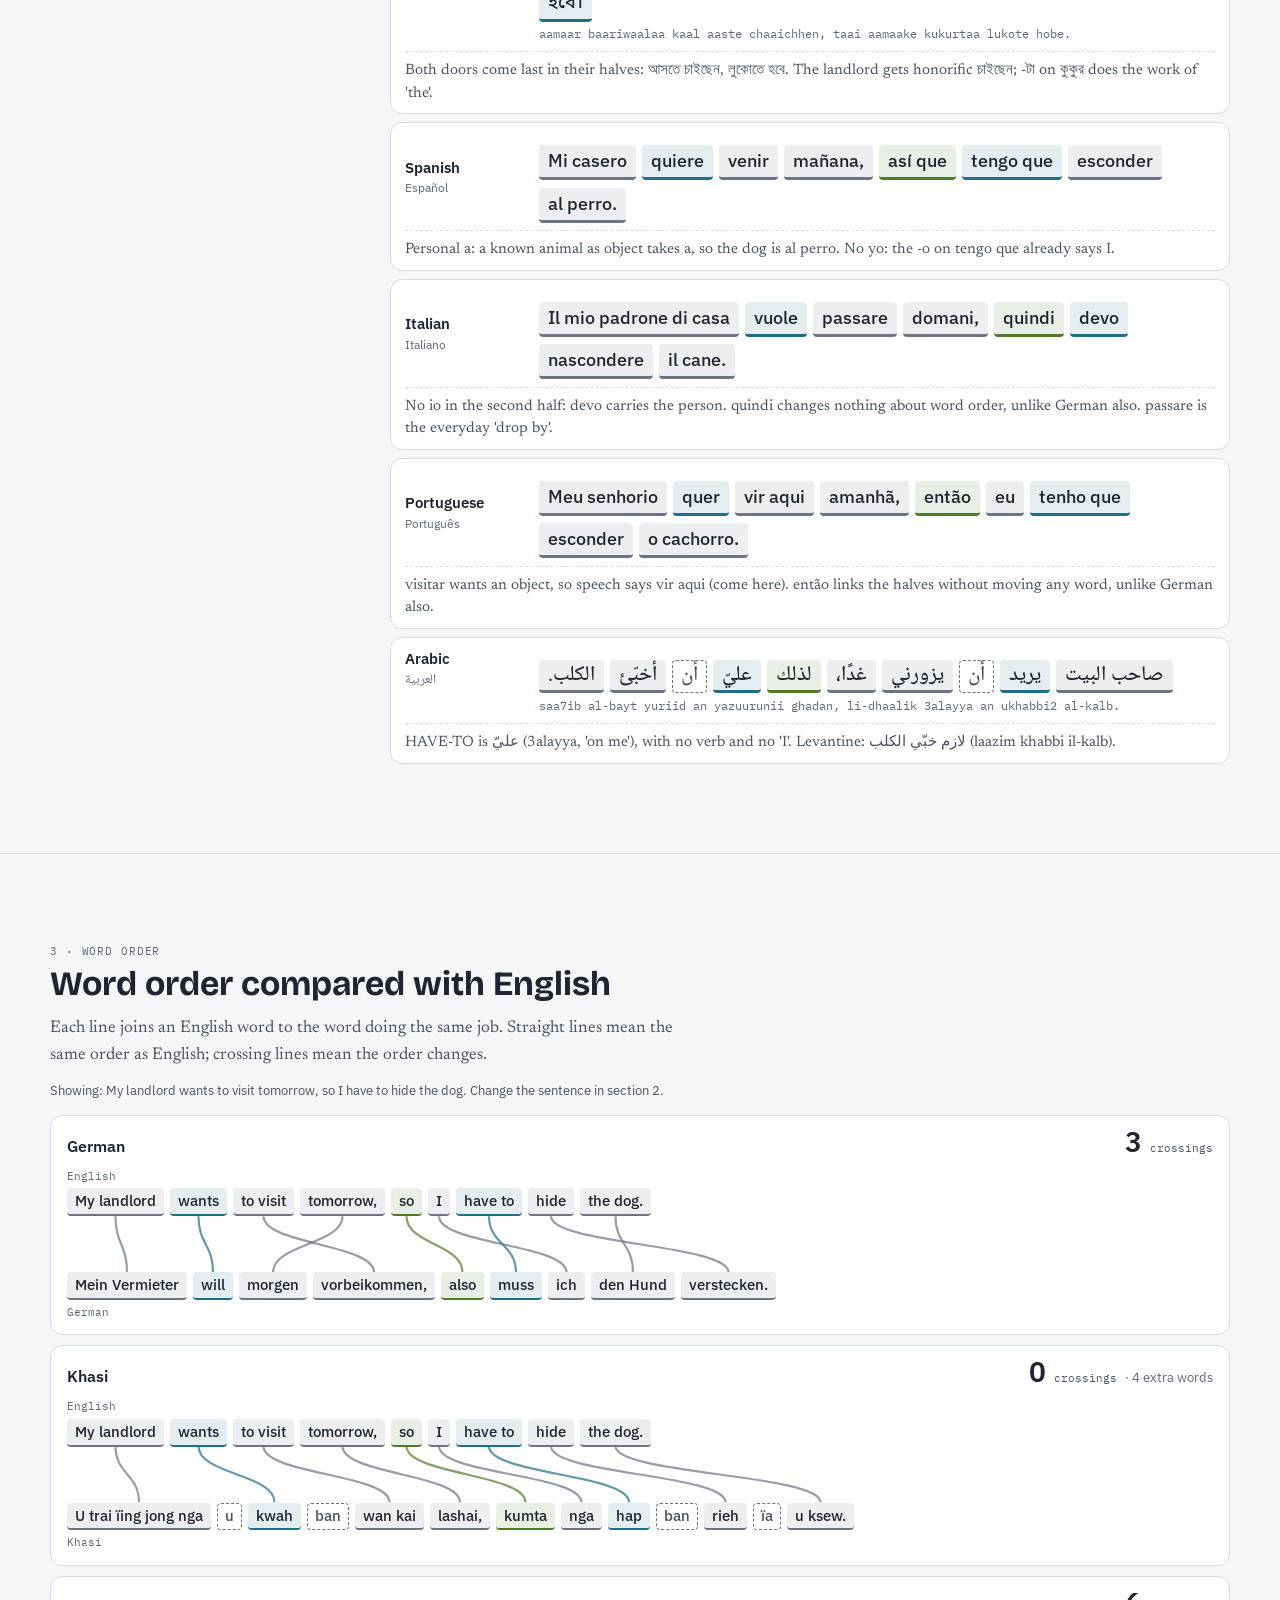
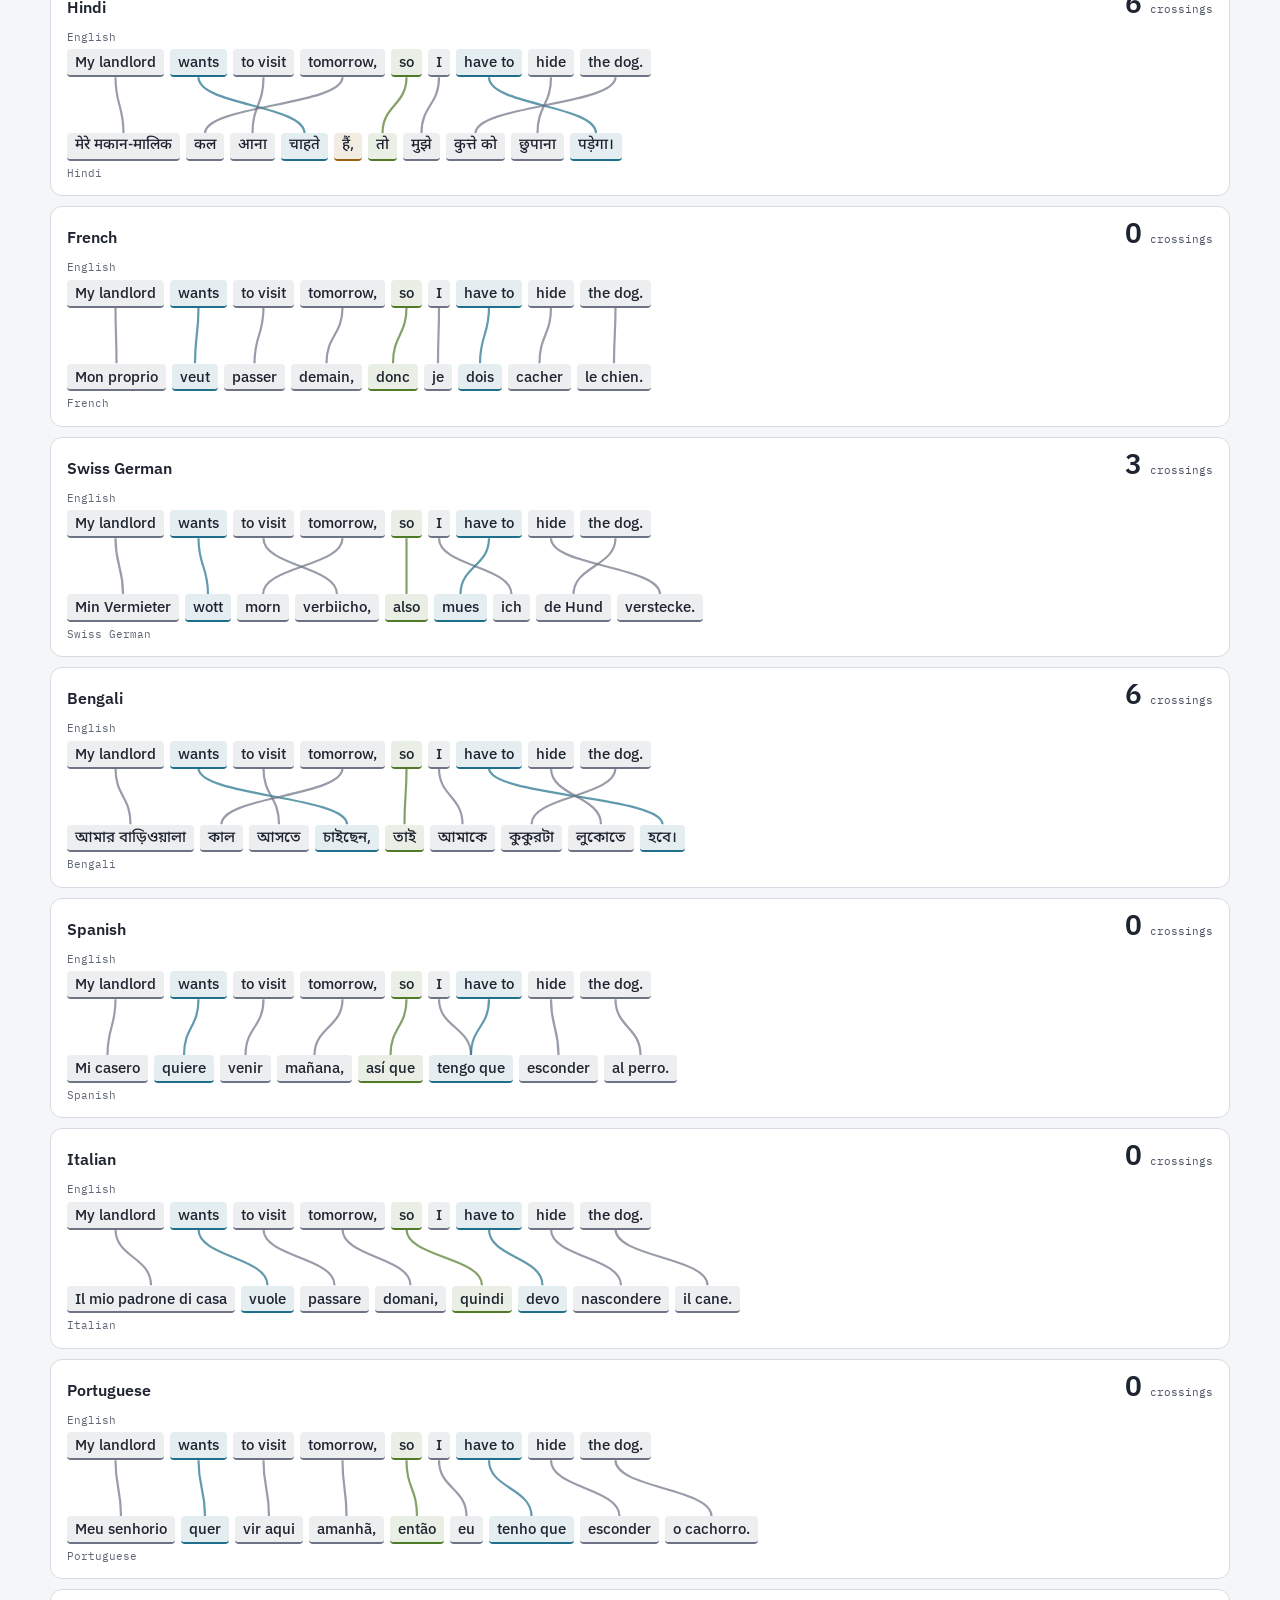
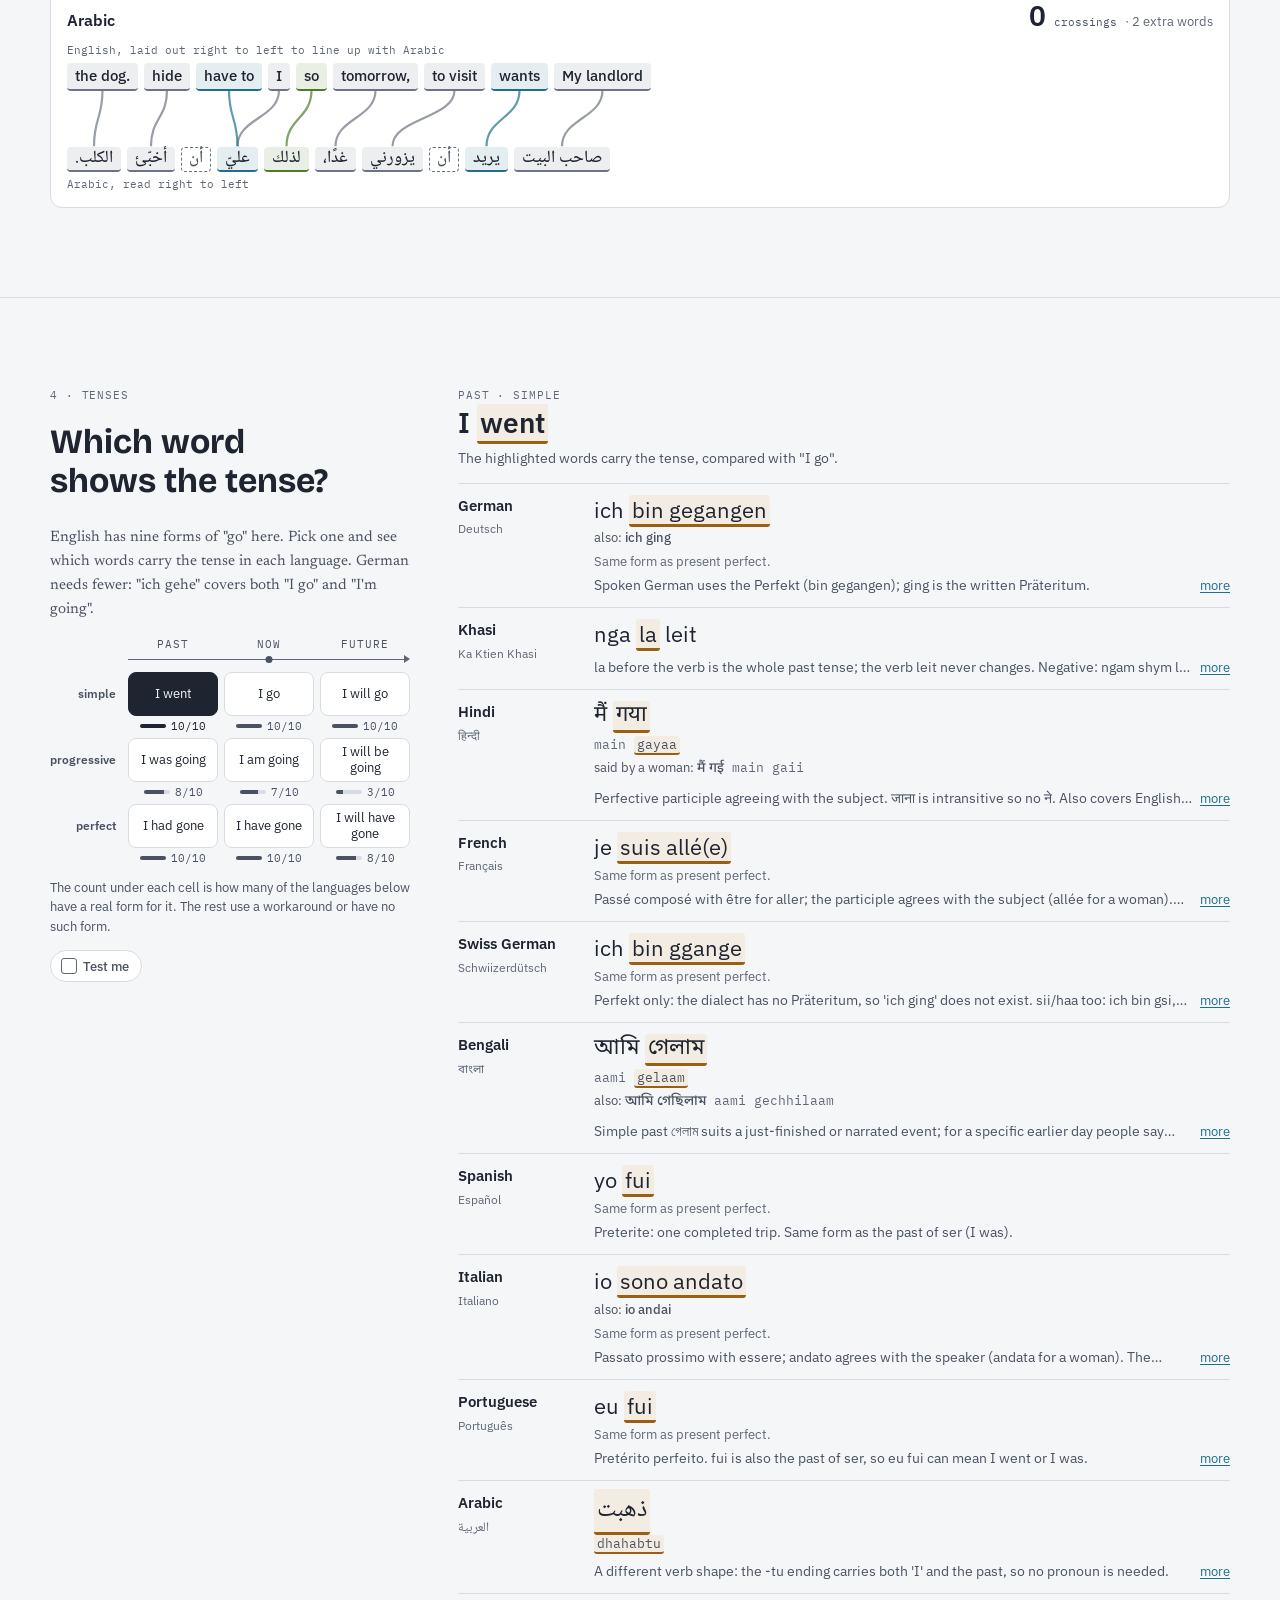
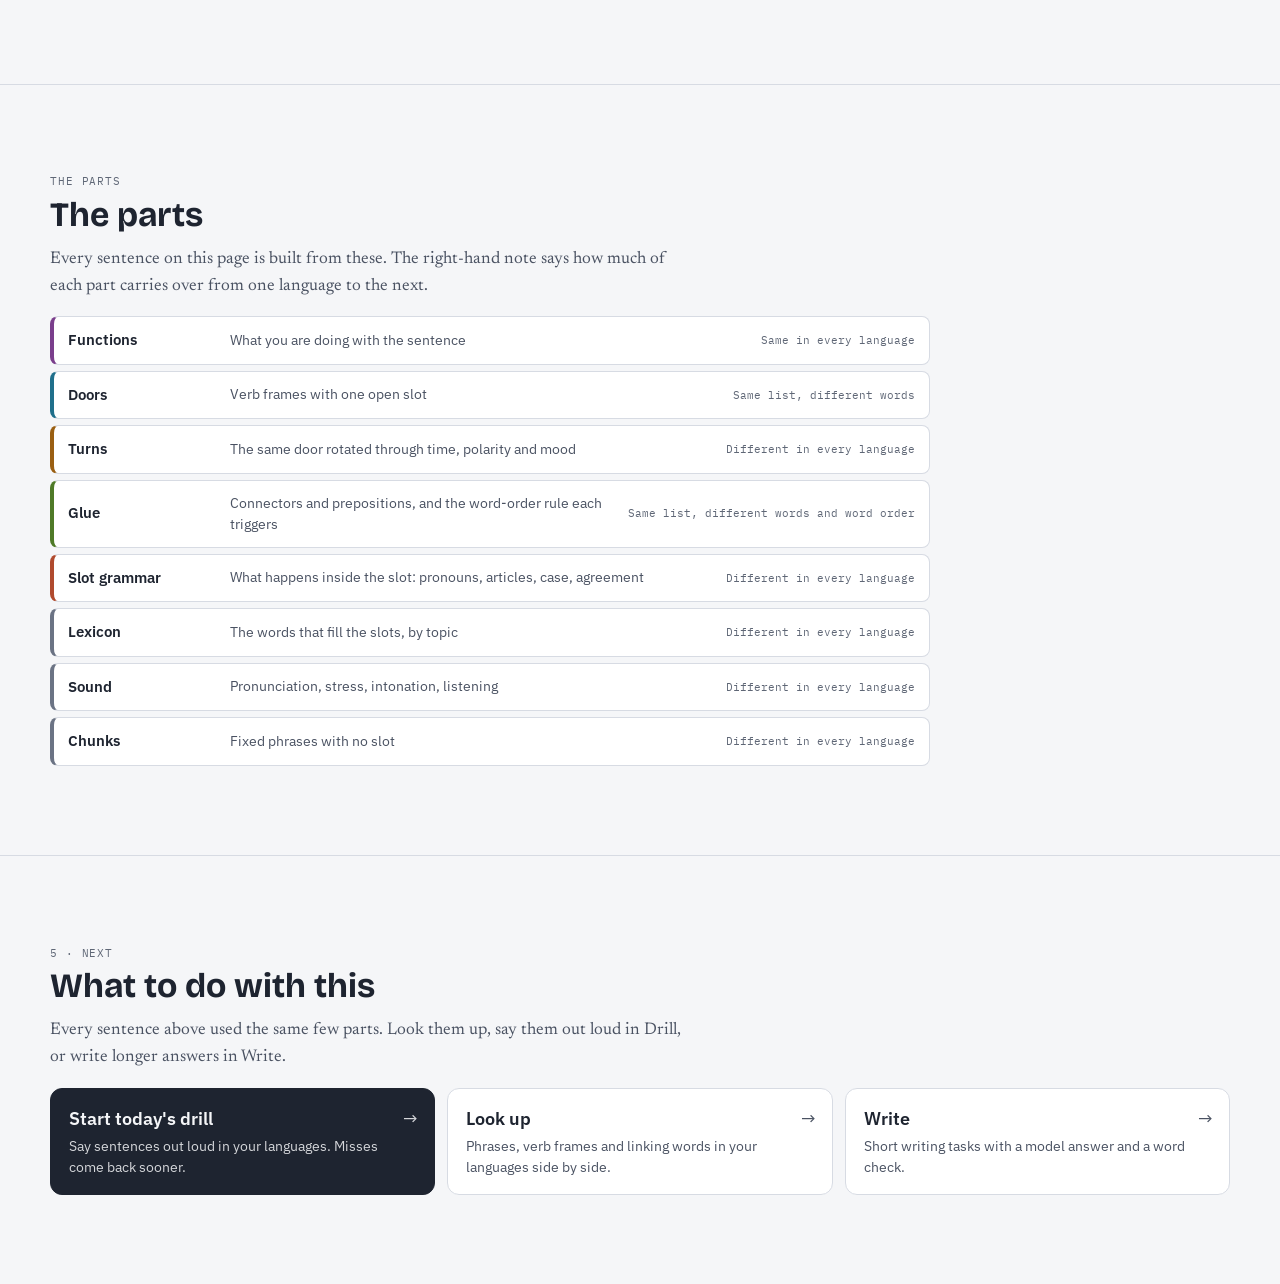
==== commit 2ad31075: "B1 readiness: the learnable exam set per area (seen + the composer's next items under the daily budg" ====
--- a/index.html
+++ b/index.html
@@ -19,8 +19,8 @@
 <link rel="preconnect" href="https://fonts.googleapis.com">
 <link rel="preconnect" href="https://fonts.gstatic.com" crossorigin>
 <link rel="stylesheet" href="https://fonts.googleapis.com/css2?family=Bricolage+Grotesque:opsz,wght@12..96,600;12..96,700&family=IBM+Plex+Sans:wght@400;500;600&family=IBM+Plex+Mono:wght@400;500&family=Newsreader:ital,opsz,wght@0,6..72,400;1,6..72,400&family=Noto+Sans+Devanagari:wght@400;500&family=Noto+Sans+Bengali:wght@400;500&family=Noto+Naskh+Arabic:wght@400;500&display=swap">
-<link rel="stylesheet" href="tokens.css?v=20261002e">
-<link rel="stylesheet" href="home.css?v=20261002e">
+<link rel="stylesheet" href="tokens.css?v=20261002f">
+<link rel="stylesheet" href="home.css?v=20261002f">
 <link rel="icon" href="assets/logo.svg" type="image/svg+xml">
 <link rel="icon" href="assets/favicon-32.png" sizes="32x32" type="image/png">
 <link rel="apple-touch-icon" href="assets/apple-touch-icon.png">
@@ -177,7 +177,7 @@
 </main>
 
 
-<script src="site.js?v=20261002e"></script>
-<script src="home.js?v=20261002e"></script>
+<script src="site.js?v=20261002f"></script>
+<script src="home.js?v=20261002f"></script>
 </body>
 </html>
